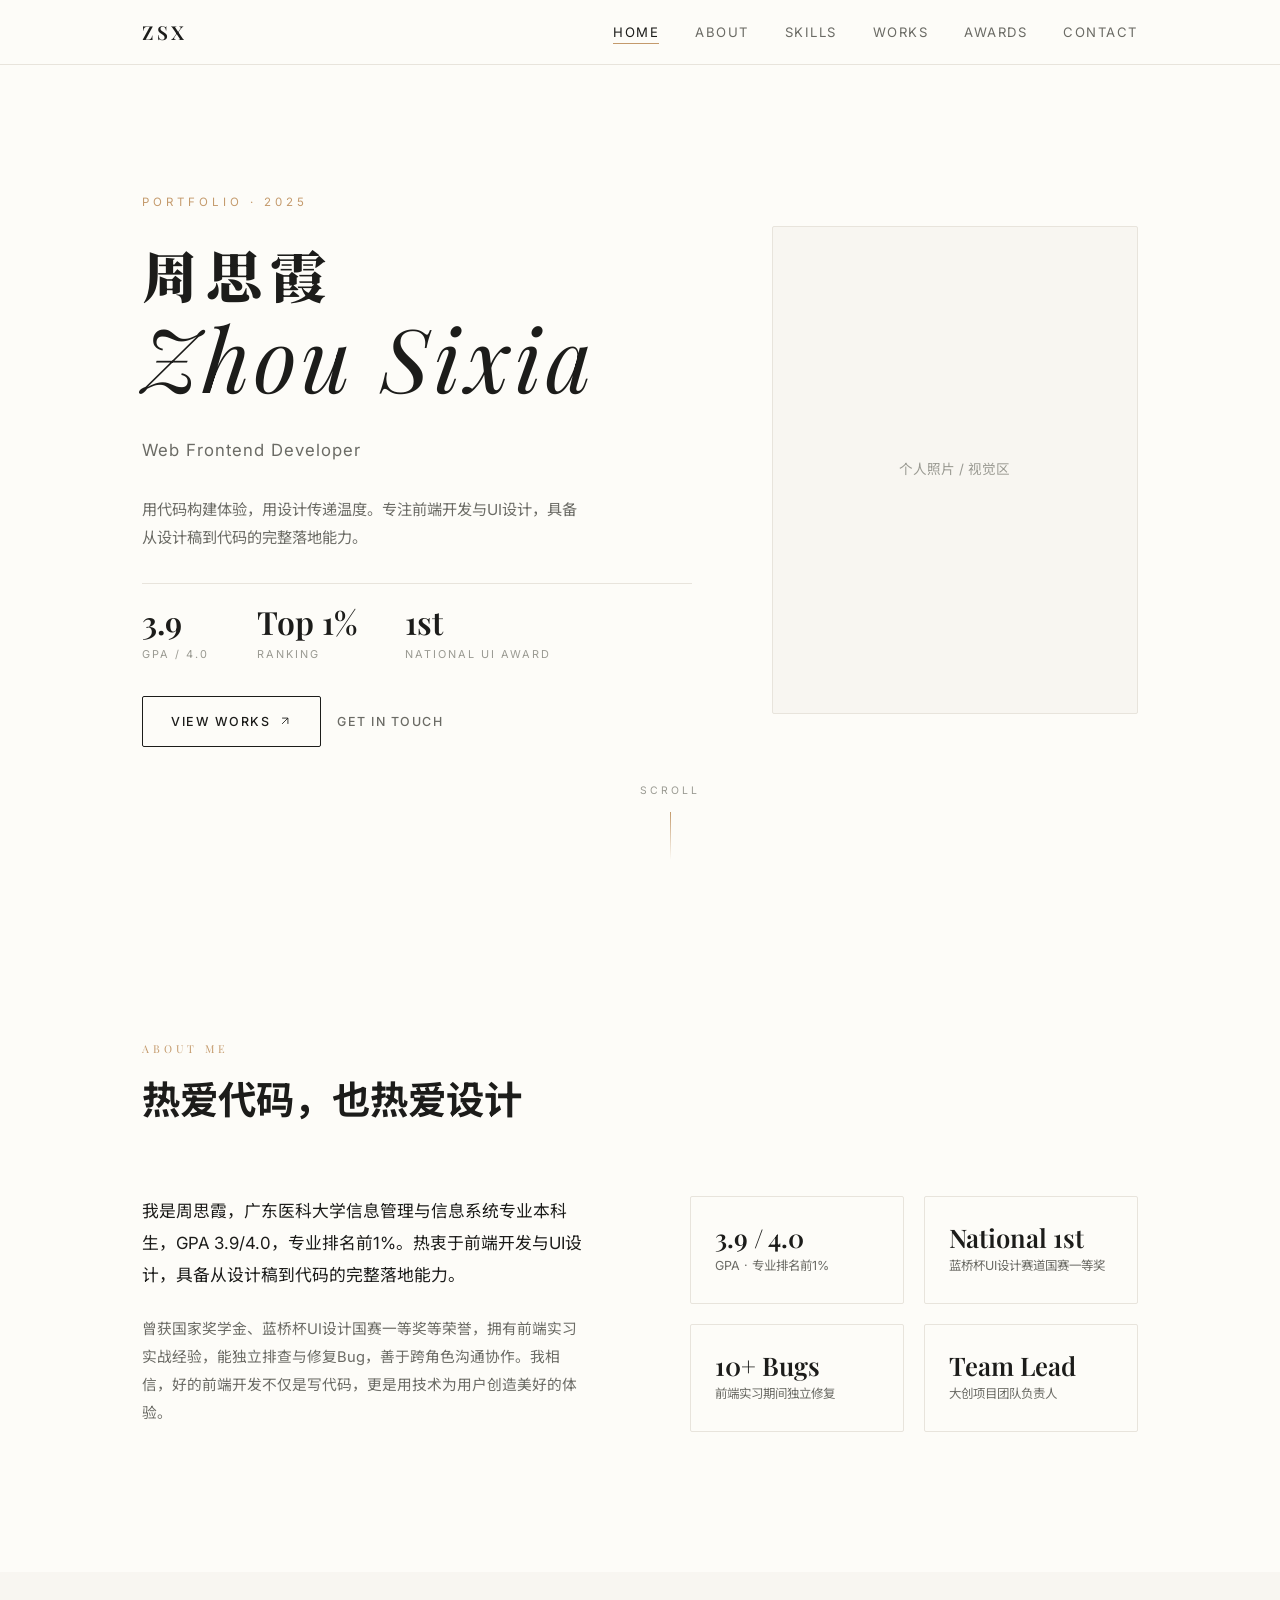
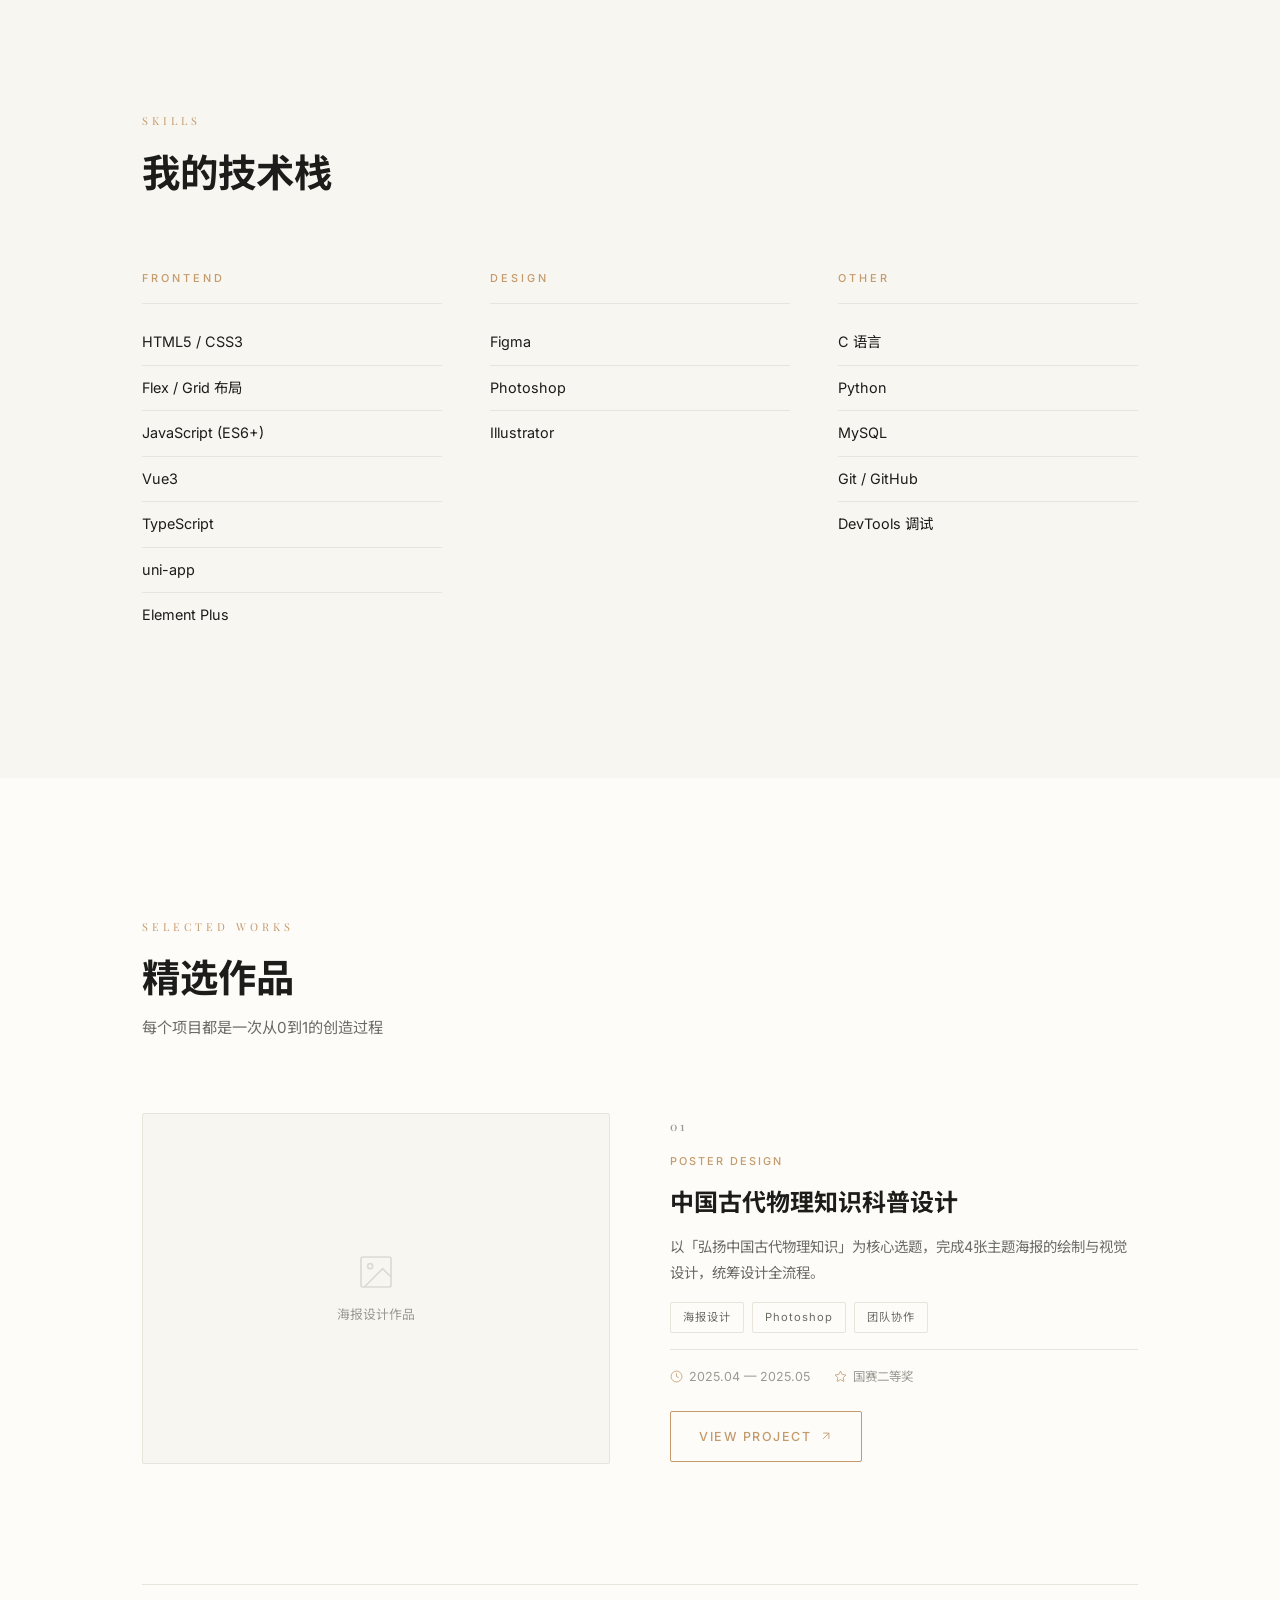
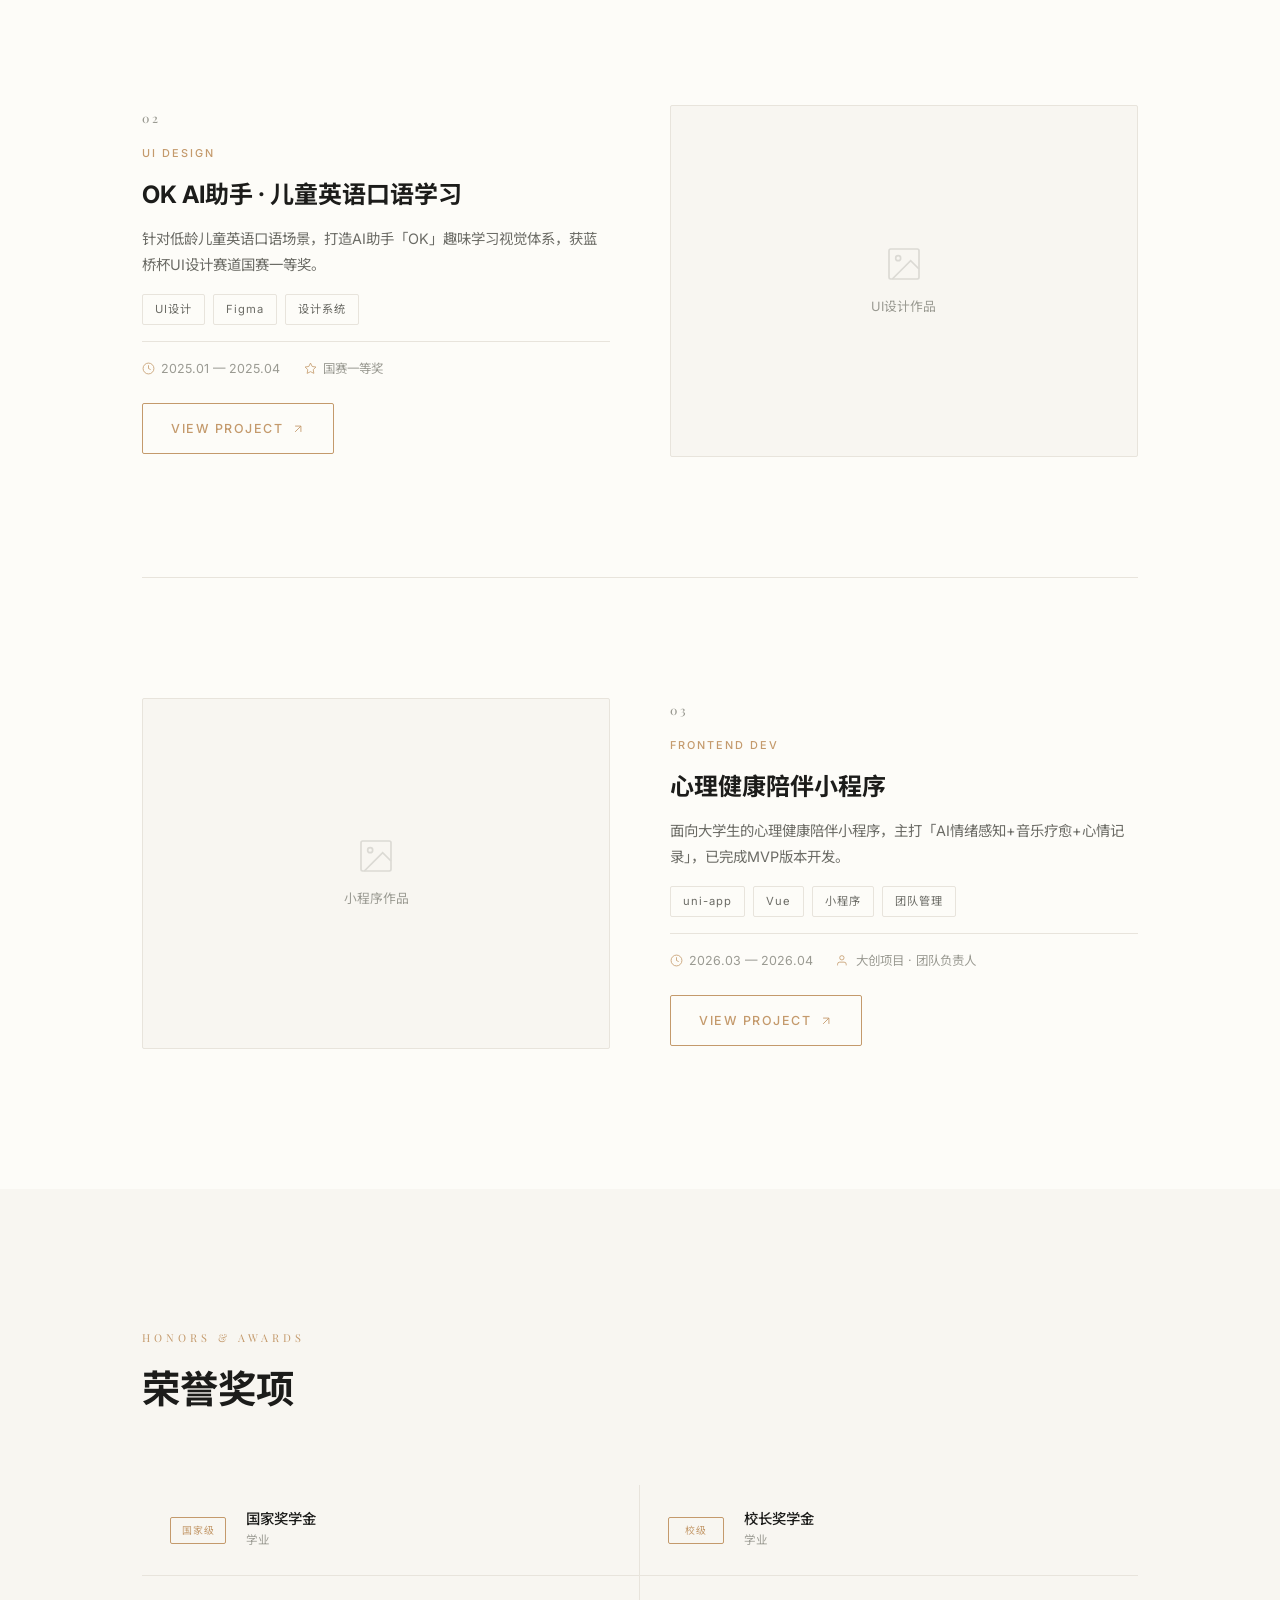
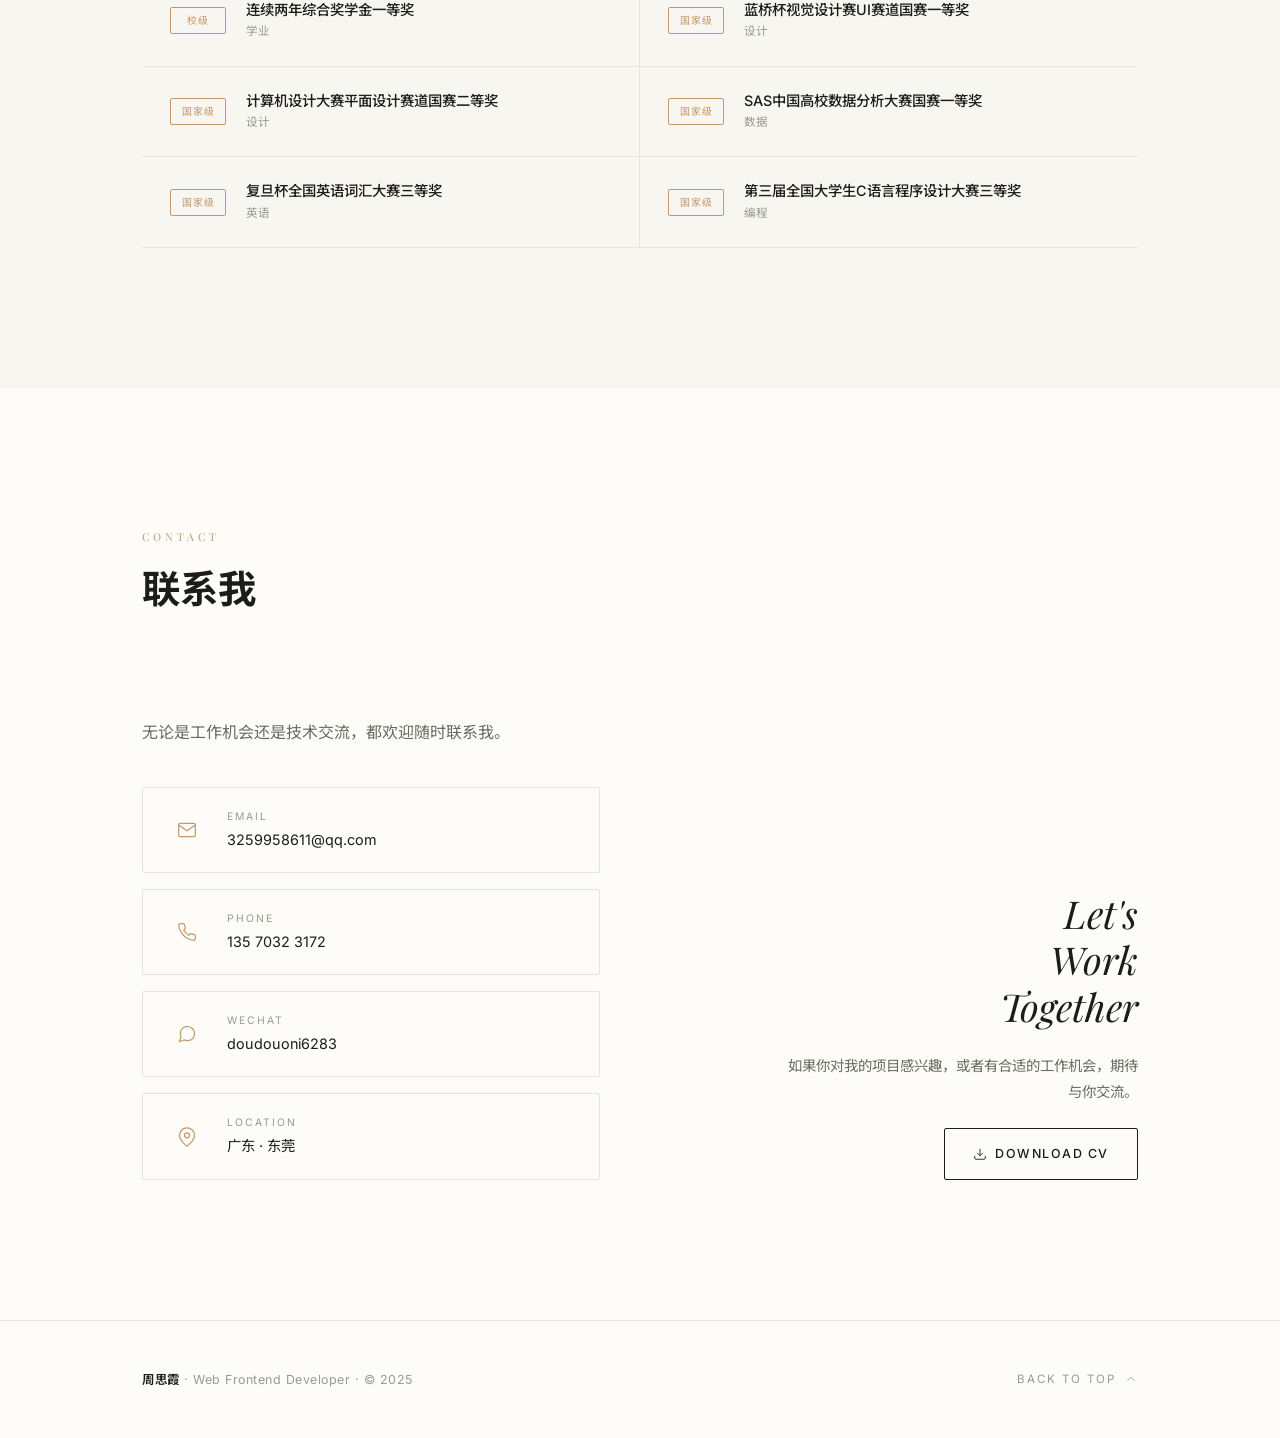
==== index.html @ 316c1909 "[初始化] 完成首页开发，包含艺术画廊风格设计 - 首页：Hero区、关于我、专业技能、作品集、荣誉奖项、联系我 - 样式：暖米白底+琥珀铜色点缀，Playfair Display+Inter字体 -" ====
<!DOCTYPE html>
<html lang="zh-CN">
<head>
  <meta charset="UTF-8">
  <meta name="viewport" content="width=device-width, initial-scale=1.0">
  <title>周思霞 | Web前端开发工程师</title>
  <meta name="description" content="周思霞的个人作品集 - Web前端开发工程师，专注于前端开发与UI设计">

  <!-- Google Fonts -->
  <link rel="preconnect" href="https://fonts.googleapis.com">
  <link rel="preconnect" href="https://fonts.gstatic.com" crossorigin>
  <link href="https://fonts.googleapis.com/css2?family=Inter:wght@300;400;500;600;700&family=Noto+Serif+SC:wght@400;500;600;700;900&family=Playfair+Display:ital,wght@0,400;0,500;0,600;0,700;0,800;1,400;1,500&family=Noto+Sans+SC:wght@300;400;500;700&display=swap" rel="stylesheet">

  <link rel="stylesheet" href="styles.css">
</head>
<body>

  <!-- ===== 导航栏 ===== -->
  <nav class="navbar" id="navbar">
    <div class="nav-container">
      <a href="#home" class="nav-logo">ZSX</a>
      <ul class="nav-links" id="navLinks">
        <li><a href="#home" class="nav-link active" data-section="home">Home</a></li>
        <li><a href="#about" class="nav-link" data-section="about">About</a></li>
        <li><a href="#skills" class="nav-link" data-section="skills">Skills</a></li>
        <li><a href="#projects" class="nav-link" data-section="projects">Works</a></li>
        <li><a href="#awards" class="nav-link" data-section="awards">Awards</a></li>
        <li><a href="#contact" class="nav-link" data-section="contact">Contact</a></li>
      </ul>
      <button class="hamburger" id="hamburger" aria-label="菜单">
        <span></span>
        <span></span>
        <span></span>
      </button>
    </div>
  </nav>

  <!-- ===== Hero 区 ===== -->
  <section class="hero" id="home">
    <div class="hero-inner">
      <div class="hero-left fade-up">
        <span class="hero-tag">Portfolio · 2025</span>
        <h1 class="hero-name">
          <span class="name-cn">周思霞</span>
          <span class="name-en">Zhou Sixia</span>
        </h1>
        <p class="hero-title">Web Frontend Developer</p>
        <p class="hero-desc">用代码构建体验，用设计传递温度。专注前端开发与UI设计，具备从设计稿到代码的完整落地能力。</p>
        <div class="hero-stats">
          <div class="hero-stat">
            <span class="hero-stat-value">3.9</span>
            <span class="hero-stat-label">GPA / 4.0</span>
          </div>
          <div class="hero-stat">
            <span class="hero-stat-value">Top 1%</span>
            <span class="hero-stat-label">Ranking</span>
          </div>
          <div class="hero-stat">
            <span class="hero-stat-value">1st</span>
            <span class="hero-stat-label">National UI Award</span>
          </div>
        </div>
        <div class="hero-actions">
          <a href="#projects" class="btn btn-primary">
            <span>View Works</span>
            <svg viewBox="0 0 24 24" fill="none" stroke="currentColor" stroke-width="1.5"><path d="M7 17L17 7M17 7H7M17 7v10"/></svg>
          </a>
          <a href="#contact" class="btn btn-text">Get in Touch</a>
        </div>
      </div>
      <div class="hero-right fade-up">
        <div class="hero-visual">
          <span>个人照片 / 视觉区</span>
        </div>
      </div>
    </div>
    <div class="scroll-hint fade-up">
      <span>Scroll</span>
      <div class="scroll-line"></div>
    </div>
  </section>

  <!-- ===== 关于我 ===== -->
  <section class="section about-section" id="about">
    <div class="container">
      <div class="section-header fade-up">
        <span class="section-label">About Me</span>
        <h2 class="section-title">热爱代码，也热爱设计</h2>
      </div>
      <div class="about-inner">
        <div class="about-text fade-up">
          <p class="about-summary">
            我是周思霞，广东医科大学信息管理与信息系统专业本科生，GPA 3.9/4.0，专业排名前1%。热衷于前端开发与UI设计，具备从设计稿到代码的完整落地能力。
          </p>
          <p class="about-detail">
            曾获国家奖学金、蓝桥杯UI设计国赛一等奖等荣誉，拥有前端实习实战经验，能独立排查与修复Bug，善于跨角色沟通协作。我相信，好的前端开发不仅是写代码，更是用技术为用户创造美好的体验。
          </p>
        </div>
        <div class="about-highlights fade-up">
          <div class="highlight-item">
            <span class="highlight-number">3.9 / 4.0</span>
            <span class="highlight-text">GPA · 专业排名前1%</span>
          </div>
          <div class="highlight-item">
            <span class="highlight-number">National 1st</span>
            <span class="highlight-text">蓝桥杯UI设计赛道国赛一等奖</span>
          </div>
          <div class="highlight-item">
            <span class="highlight-number">10+ Bugs</span>
            <span class="highlight-text">前端实习期间独立修复</span>
          </div>
          <div class="highlight-item">
            <span class="highlight-number">Team Lead</span>
            <span class="highlight-text">大创项目团队负责人</span>
          </div>
        </div>
      </div>
    </div>
  </section>

  <!-- ===== 专业技能 ===== -->
  <section class="section skills-section" id="skills">
    <div class="container">
      <div class="section-header fade-up">
        <span class="section-label">Skills</span>
        <h2 class="section-title">我的技术栈</h2>
      </div>
      <div class="skills-inner fade-up">
        <div class="skill-group">
          <h3 class="skill-group-title">Frontend</h3>
          <div class="skill-list">
            <span class="skill-item">HTML5 / CSS3</span>
            <span class="skill-item">Flex / Grid 布局</span>
            <span class="skill-item">JavaScript (ES6+)</span>
            <span class="skill-item">Vue3</span>
            <span class="skill-item">TypeScript</span>
            <span class="skill-item">uni-app</span>
            <span class="skill-item">Element Plus</span>
          </div>
        </div>
        <div class="skill-group">
          <h3 class="skill-group-title">Design</h3>
          <div class="skill-list">
            <span class="skill-item">Figma</span>
            <span class="skill-item">Photoshop</span>
            <span class="skill-item">Illustrator</span>
          </div>
        </div>
        <div class="skill-group">
          <h3 class="skill-group-title">Other</h3>
          <div class="skill-list">
            <span class="skill-item">C 语言</span>
            <span class="skill-item">Python</span>
            <span class="skill-item">MySQL</span>
            <span class="skill-item">Git / GitHub</span>
            <span class="skill-item">DevTools 调试</span>
          </div>
        </div>
      </div>
    </div>
  </section>

  <!-- ===== 作品集 ===== -->
  <section class="section projects-section" id="projects">
    <div class="container">
      <div class="section-header fade-up">
        <span class="section-label">Selected Works</span>
        <h2 class="section-title">精选作品</h2>
        <p class="section-desc">每个项目都是一次从0到1的创造过程</p>
      </div>

      <!-- 项目 01：海报设计 -->
      <div class="project-entry fade-up">
        <div class="project-cover-wrap">
          <div class="project-cover">
            <div class="project-placeholder">
              <svg viewBox="0 0 24 24" fill="none" stroke="currentColor" stroke-width="1" width="40" height="40">
                <rect x="3" y="3" width="18" height="18" rx="1"/>
                <circle cx="8.5" cy="8.5" r="1.5"/>
                <polyline points="21 15 16 10 5 21"/>
              </svg>
              <span>海报设计作品</span>
            </div>
          </div>
        </div>
        <div class="project-info">
          <span class="project-number">01</span>
          <span class="project-type">Poster Design</span>
          <h3 class="project-title">中国古代物理知识科普设计</h3>
          <p class="project-desc">以「弘扬中国古代物理知识」为核心选题，完成4张主题海报的绘制与视觉设计，统筹设计全流程。</p>
          <div class="project-tags">
            <span class="tag">海报设计</span>
            <span class="tag">Photoshop</span>
            <span class="tag">团队协作</span>
          </div>
          <div class="project-meta">
            <span class="meta-item">
              <svg viewBox="0 0 24 24" fill="none" stroke="currentColor" stroke-width="1.5"><circle cx="12" cy="12" r="10"/><polyline points="12 6 12 12 16 14"/></svg>
              2025.04 — 2025.05
            </span>
            <span class="meta-item">
              <svg viewBox="0 0 24 24" fill="none" stroke="currentColor" stroke-width="1.5"><polygon points="12 2 15.09 8.26 22 9.27 17 14.14 18.18 21.02 12 17.77 5.82 21.02 7 14.14 2 9.27 8.91 8.26 12 2"/></svg>
              国赛二等奖
            </span>
          </div>
          <div class="project-link">
            <a href="poster.html" class="btn btn-accent btn-sm">
              <span>View Project</span>
              <svg viewBox="0 0 24 24" fill="none" stroke="currentColor" stroke-width="1.5"><path d="M7 17L17 7M17 7H7M17 7v10"/></svg>
            </a>
          </div>
        </div>
      </div>

      <!-- 项目 02：UI设计 -->
      <div class="project-entry reverse fade-up">
        <div class="project-cover-wrap">
          <div class="project-cover">
            <div class="project-placeholder">
              <svg viewBox="0 0 24 24" fill="none" stroke="currentColor" stroke-width="1" width="40" height="40">
                <rect x="3" y="3" width="18" height="18" rx="1"/>
                <circle cx="8.5" cy="8.5" r="1.5"/>
                <polyline points="21 15 16 10 5 21"/>
              </svg>
              <span>UI设计作品</span>
            </div>
          </div>
        </div>
        <div class="project-info">
          <span class="project-number">02</span>
          <span class="project-type">UI Design</span>
          <h3 class="project-title">OK AI助手 · 儿童英语口语学习</h3>
          <p class="project-desc">针对低龄儿童英语口语场景，打造AI助手「OK」趣味学习视觉体系，获蓝桥杯UI设计赛道国赛一等奖。</p>
          <div class="project-tags">
            <span class="tag">UI设计</span>
            <span class="tag">Figma</span>
            <span class="tag">设计系统</span>
          </div>
          <div class="project-meta">
            <span class="meta-item">
              <svg viewBox="0 0 24 24" fill="none" stroke="currentColor" stroke-width="1.5"><circle cx="12" cy="12" r="10"/><polyline points="12 6 12 12 16 14"/></svg>
              2025.01 — 2025.04
            </span>
            <span class="meta-item">
              <svg viewBox="0 0 24 24" fill="none" stroke="currentColor" stroke-width="1.5"><polygon points="12 2 15.09 8.26 22 9.27 17 14.14 18.18 21.02 12 17.77 5.82 21.02 7 14.14 2 9.27 8.91 8.26 12 2"/></svg>
              国赛一等奖
            </span>
          </div>
          <div class="project-link">
            <a href="ui-design.html" class="btn btn-accent btn-sm">
              <span>View Project</span>
              <svg viewBox="0 0 24 24" fill="none" stroke="currentColor" stroke-width="1.5"><path d="M7 17L17 7M17 7H7M17 7v10"/></svg>
            </a>
          </div>
        </div>
      </div>

      <!-- 项目 03：前端项目 -->
      <div class="project-entry fade-up">
        <div class="project-cover-wrap">
          <div class="project-cover">
            <div class="project-placeholder">
              <svg viewBox="0 0 24 24" fill="none" stroke="currentColor" stroke-width="1" width="40" height="40">
                <rect x="3" y="3" width="18" height="18" rx="1"/>
                <circle cx="8.5" cy="8.5" r="1.5"/>
                <polyline points="21 15 16 10 5 21"/>
              </svg>
              <span>小程序作品</span>
            </div>
          </div>
        </div>
        <div class="project-info">
          <span class="project-number">03</span>
          <span class="project-type">Frontend Dev</span>
          <h3 class="project-title">心理健康陪伴小程序</h3>
          <p class="project-desc">面向大学生的心理健康陪伴小程序，主打「AI情绪感知+音乐疗愈+心情记录」，已完成MVP版本开发。</p>
          <div class="project-tags">
            <span class="tag">uni-app</span>
            <span class="tag">Vue</span>
            <span class="tag">小程序</span>
            <span class="tag">团队管理</span>
          </div>
          <div class="project-meta">
            <span class="meta-item">
              <svg viewBox="0 0 24 24" fill="none" stroke="currentColor" stroke-width="1.5"><circle cx="12" cy="12" r="10"/><polyline points="12 6 12 12 16 14"/></svg>
              2026.03 — 2026.04
            </span>
            <span class="meta-item">
              <svg viewBox="0 0 24 24" fill="none" stroke="currentColor" stroke-width="1.5"><path d="M17 21v-2a4 4 0 0 0-4-4H5a4 4 0 0 0-4 4v2"/><circle cx="9" cy="7" r="4"/></svg>
              大创项目 · 团队负责人
            </span>
          </div>
          <div class="project-link">
            <a href="mental-health.html" class="btn btn-accent btn-sm">
              <span>View Project</span>
              <svg viewBox="0 0 24 24" fill="none" stroke="currentColor" stroke-width="1.5"><path d="M7 17L17 7M17 7H7M17 7v10"/></svg>
            </a>
          </div>
        </div>
      </div>
    </div>
  </section>

  <!-- ===== 荣誉奖项 ===== -->
  <section class="section awards-section" id="awards">
    <div class="container">
      <div class="section-header fade-up">
        <span class="section-label">Honors & Awards</span>
        <h2 class="section-title">荣誉奖项</h2>
      </div>
      <div class="awards-inner fade-up">
        <div class="award-item">
          <span class="award-badge">国家级</span>
          <div class="award-content">
            <h4 class="award-name">国家奖学金</h4>
            <span class="award-category">学业</span>
          </div>
        </div>
        <div class="award-item">
          <span class="award-badge">校级</span>
          <div class="award-content">
            <h4 class="award-name">校长奖学金</h4>
            <span class="award-category">学业</span>
          </div>
        </div>
        <div class="award-item">
          <span class="award-badge">校级</span>
          <div class="award-content">
            <h4 class="award-name">连续两年综合奖学金一等奖</h4>
            <span class="award-category">学业</span>
          </div>
        </div>
        <div class="award-item">
          <span class="award-badge">国家级</span>
          <div class="award-content">
            <h4 class="award-name">蓝桥杯视觉设计赛UI赛道国赛一等奖</h4>
            <span class="award-category">设计</span>
          </div>
        </div>
        <div class="award-item">
          <span class="award-badge">国家级</span>
          <div class="award-content">
            <h4 class="award-name">计算机设计大赛平面设计赛道国赛二等奖</h4>
            <span class="award-category">设计</span>
          </div>
        </div>
        <div class="award-item">
          <span class="award-badge">国家级</span>
          <div class="award-content">
            <h4 class="award-name">SAS中国高校数据分析大赛国赛一等奖</h4>
            <span class="award-category">数据</span>
          </div>
        </div>
        <div class="award-item">
          <span class="award-badge">国家级</span>
          <div class="award-content">
            <h4 class="award-name">复旦杯全国英语词汇大赛三等奖</h4>
            <span class="award-category">英语</span>
          </div>
        </div>
        <div class="award-item">
          <span class="award-badge">国家级</span>
          <div class="award-content">
            <h4 class="award-name">第三届全国大学生C语言程序设计大赛三等奖</h4>
            <span class="award-category">编程</span>
          </div>
        </div>
      </div>
    </div>
  </section>

  <!-- ===== 联系我 ===== -->
  <section class="section contact-section" id="contact">
    <div class="container">
      <div class="contact-inner">
        <div class="contact-left fade-up">
          <div class="section-header">
            <span class="section-label">Contact</span>
            <h2 class="section-title">联系我</h2>
          </div>
          <p class="contact-text">无论是工作机会还是技术交流，都欢迎随时联系我。</p>
          <div class="contact-cards">
            <a href="mailto:3259958611@qq.com" class="contact-card">
              <div class="contact-icon">
                <svg viewBox="0 0 24 24" fill="none" stroke="currentColor" stroke-width="1.5">
                  <path d="M4 4h16c1.1 0 2 .9 2 2v12c0 1.1-.9 2-2 2H4c-1.1 0-2-.9-2-2V6c0-1.1.9-2 2-2z"/>
                  <polyline points="22,6 12,13 2,6"/>
                </svg>
              </div>
              <div>
                <span class="contact-label">Email</span>
                <span class="contact-value">3259958611@qq.com</span>
              </div>
            </a>
            <div class="contact-card">
              <div class="contact-icon">
                <svg viewBox="0 0 24 24" fill="none" stroke="currentColor" stroke-width="1.5">
                  <path d="M22 16.92v3a2 2 0 0 1-2.18 2 19.79 19.79 0 0 1-8.63-3.07 19.5 19.5 0 0 1-6-6 19.79 19.79 0 0 1-3.07-8.67A2 2 0 0 1 4.11 2h3a2 2 0 0 1 2 1.72c.127.96.361 1.903.7 2.81a2 2 0 0 1-.45 2.11L8.09 9.91a16 16 0 0 0 6 6l1.27-1.27a2 2 0 0 1 2.11-.45c.907.339 1.85.573 2.81.7A2 2 0 0 1 22 16.92z"/>
                </svg>
              </div>
              <div>
                <span class="contact-label">Phone</span>
                <span class="contact-value">135 7032 3172</span>
              </div>
            </div>
            <div class="contact-card">
              <div class="contact-icon">
                <svg viewBox="0 0 24 24" fill="none" stroke="currentColor" stroke-width="1.5">
                  <path d="M21 11.5a8.38 8.38 0 0 1-.9 3.8 8.5 8.5 0 0 1-7.6 4.7 8.38 8.38 0 0 1-3.8-.9L3 21l1.9-5.7a8.38 8.38 0 0 1-.9-3.8 8.5 8.5 0 0 1 4.7-7.6 8.38 8.38 0 0 1 3.8-.9h.5a8.48 8.48 0 0 1 8 8v.5z"/>
                </svg>
              </div>
              <div>
                <span class="contact-label">WeChat</span>
                <span class="contact-value">doudouoni6283</span>
              </div>
            </div>
            <div class="contact-card">
              <div class="contact-icon">
                <svg viewBox="0 0 24 24" fill="none" stroke="currentColor" stroke-width="1.5">
                  <path d="M21 10c0 7-9 13-9 13s-9-6-9-13a9 9 0 0 1 18 0z"/>
                  <circle cx="12" cy="10" r="3"/>
                </svg>
              </div>
              <div>
                <span class="contact-label">Location</span>
                <span class="contact-value">广东 · 东莞</span>
              </div>
            </div>
          </div>
        </div>
        <div class="contact-right fade-up">
          <h3 class="contact-cta-title">Let's<br>Work<br>Together</h3>
          <p class="contact-cta-desc">如果你对我的项目感兴趣，或者有合适的工作机会，期待与你交流。</p>
          <a href="个人简历.pdf" download class="btn btn-primary">
            <svg viewBox="0 0 24 24" fill="none" stroke="currentColor" stroke-width="1.5" width="16" height="16">
              <path d="M21 15v4a2 2 0 0 1-2 2H5a2 2 0 0 1-2-2v-4"/>
              <polyline points="7 10 12 15 17 10"/>
              <line x1="12" y1="15" x2="12" y2="3"/>
            </svg>
            <span>Download CV</span>
          </a>
        </div>
      </div>
    </div>
  </section>

  <!-- ===== 页脚 ===== -->
  <footer class="footer">
    <div class="footer-inner">
      <p class="footer-text"><strong>周思霞</strong> · Web Frontend Developer · © 2025</p>
      <button class="footer-back-top" onclick="window.scrollTo({top:0,behavior:'smooth'})">
        <span>Back to Top</span>
        <svg viewBox="0 0 24 24" fill="none" stroke="currentColor" stroke-width="1.5">
          <polyline points="18 15 12 9 6 15"/>
        </svg>
      </button>
    </div>
  </footer>

  <script src="script.js"></script>
</body>
</html>
---- styles.css ----
/* ========================================
   周思霞个人作品集 - 艺术策展/画廊风格
   气质：干净、暖调、极简、温润、有厚度
   ======================================== */

/* ===== 设计系统变量 ===== */
:root {
  /* 色彩系统 */
  --bg: #FDFCF8;
  --bg-card: #FFFFFF;
  --bg-alt: #F8F6F1;
  --text: #1C1C1A;
  --text-secondary: #6B6B65;
  --text-tertiary: #9A9A92;
  --accent: #C49A6C;
  --accent-hover: #D4A76A;
  --accent-light: rgba(196, 154, 108, 0.08);
  --divider: #E8E4DC;
  --border: #E8E4DC;

  /* 字体 */
  --font-display: 'Playfair Display', 'Noto Sans SC', serif;
  --font-body: 'Inter', 'Noto Sans SC', sans-serif;
  --font-cn: 'Noto Sans SC', sans-serif;

  /* 间距 */
  --section-gap: 140px;
  --container-padding: 8%;
}

/* ===== 全局重置 ===== */
*,
*::before,
*::after {
  margin: 0;
  padding: 0;
  box-sizing: border-box;
}

html {
  scroll-behavior: smooth;
  scroll-padding-top: 80px;
}

body {
  font-family: var(--font-body);
  background-color: var(--bg);
  color: var(--text);
  line-height: 1.7;
  -webkit-font-smoothing: antialiased;
  -moz-osx-font-smoothing: grayscale;
  font-weight: 400;
}

a {
  text-decoration: none;
  color: inherit;
}

ul {
  list-style: none;
}

img {
  max-width: 100%;
  height: auto;
  display: block;
}

/* ===== 容器 ===== */
.container {
  max-width: 1200px;
  margin: 0 auto;
  padding: 0 var(--container-padding);
}

/* ===== 导航栏 ===== */
.navbar {
  position: fixed;
  top: 0;
  left: 0;
  right: 0;
  z-index: 1000;
  background: rgba(253, 252, 248, 0.92);
  backdrop-filter: blur(16px);
  -webkit-backdrop-filter: blur(16px);
  border-bottom: 1px solid var(--divider);
}

.nav-container {
  max-width: 1200px;
  margin: 0 auto;
  padding: 0 var(--container-padding);
  display: flex;
  align-items: center;
  justify-content: space-between;
  height: 64px;
}

.nav-logo {
  font-family: var(--font-display);
  font-size: 1.2rem;
  font-weight: 600;
  letter-spacing: 3px;
  color: var(--text);
}

.nav-links {
  display: flex;
  gap: 36px;
}

.nav-link {
  font-family: var(--font-body);
  font-size: 0.82rem;
  font-weight: 400;
  letter-spacing: 1.5px;
  text-transform: uppercase;
  color: var(--text-secondary);
  position: relative;
  padding: 4px 0;
  transition: color 0.3s ease;
}

.nav-link::after {
  content: '';
  position: absolute;
  bottom: 0;
  left: 0;
  width: 0;
  height: 1px;
  background: var(--accent);
  transition: width 0.3s ease;
}

.nav-link:hover,
.nav-link.active {
  color: var(--text);
}

.nav-link:hover::after,
.nav-link.active::after {
  width: 100%;
}

/* 汉堡菜单 */
.hamburger {
  display: none;
  flex-direction: column;
  gap: 5px;
  background: none;
  border: none;
  cursor: pointer;
  padding: 8px;
}

.hamburger span {
  width: 20px;
  height: 1.5px;
  background: var(--text);
  transition: all 0.3s ease;
}

.hamburger.active span:nth-child(1) {
  transform: rotate(45deg) translate(4px, 4px);
}

.hamburger.active span:nth-child(2) {
  opacity: 0;
}

.hamburger.active span:nth-child(3) {
  transform: rotate(-45deg) translate(4px, -4px);
}

/* ===== Hero 区 ===== */
.hero {
  min-height: 100vh;
  display: flex;
  align-items: center;
  position: relative;
  overflow: hidden;
  padding: 120px 0 80px;
}

.hero-inner {
  max-width: 1200px;
  margin: 0 auto;
  padding: 0 var(--container-padding);
  width: 100%;
  display: grid;
  grid-template-columns: 1.2fr 0.8fr;
  gap: 80px;
  align-items: center;
}

.hero-left {
  display: flex;
  flex-direction: column;
  gap: 32px;
}

.hero-tag {
  font-family: var(--font-body);
  font-size: 0.72rem;
  font-weight: 400;
  letter-spacing: 4px;
  text-transform: uppercase;
  color: var(--accent);
}

.hero-name {
  font-family: var(--font-display);
  font-size: clamp(3rem, 7vw, 5.5rem);
  font-weight: 700;
  line-height: 1.05;
  letter-spacing: 2px;
  color: var(--text);
}

.hero-name .name-cn {
  display: block;
  font-family: 'Noto Serif SC', serif;
  font-size: clamp(2rem, 4.5vw, 3.5rem);
  letter-spacing: 8px;
  margin-bottom: 8px;
  font-weight: 900;
}

.hero-name .name-en {
  display: block;
  font-family: var(--font-display);
  letter-spacing: 4px;
  font-style: italic;
  font-weight: 400;
}

.hero-title {
  font-family: var(--font-body);
  font-size: 1.05rem;
  font-weight: 400;
  color: var(--text-secondary);
  letter-spacing: 1px;
}

.hero-desc {
  font-size: 0.95rem;
  color: var(--text-secondary);
  line-height: 1.8;
  max-width: 440px;
}

/* Hero 数据展示 */
.hero-stats {
  display: flex;
  gap: 48px;
  padding-top: 20px;
  border-top: 1px solid var(--divider);
}

.hero-stat {
  display: flex;
  flex-direction: column;
}

.hero-stat-value {
  font-family: var(--font-display);
  font-size: 2rem;
  font-weight: 600;
  line-height: 1.1;
  color: var(--text);
}

.hero-stat-label {
  display: block;
  font-family: var(--font-body);
  font-size: 0.68rem;
  font-weight: 400;
  letter-spacing: 2px;
  text-transform: uppercase;
  color: var(--text-tertiary);
  margin-top: 6px;
}

/* Hero 右侧 */
.hero-right {
  display: flex;
  flex-direction: column;
  gap: 24px;
  align-items: flex-end;
}

.hero-visual {
  width: 100%;
  aspect-ratio: 3/4;
  background: var(--bg-alt);
  border-radius: 2px;
  overflow: hidden;
  display: flex;
  align-items: center;
  justify-content: center;
  color: var(--text-tertiary);
  font-size: 0.85rem;
  border: 1px solid var(--divider);
}

.hero-actions {
  display: flex;
  gap: 16px;
  align-items: center;
}

/* 按钮系统 */
.btn {
  display: inline-flex;
  align-items: center;
  gap: 8px;
  font-family: var(--font-body);
  font-size: 0.78rem;
  font-weight: 500;
  letter-spacing: 1.5px;
  text-transform: uppercase;
  padding: 14px 28px;
  border-radius: 2px;
  transition: all 0.3s ease;
  cursor: pointer;
  border: none;
  background: none;
}

.btn-primary {
  border: 1px solid var(--text);
  color: var(--text);
  background: transparent;
}

.btn-primary:hover {
  background: var(--text);
  color: var(--bg);
}

.btn-accent {
  border: 1px solid var(--accent);
  color: var(--accent);
  background: transparent;
}

.btn-accent:hover {
  background: var(--accent);
  color: #fff;
}

.btn-text {
  border: none;
  color: var(--text-secondary);
  padding: 14px 0;
  position: relative;
}

.btn-text::after {
  content: '';
  position: absolute;
  bottom: 10px;
  left: 0;
  width: 100%;
  height: 1px;
  background: var(--text-secondary);
  transform: scaleX(0);
  transform-origin: right;
  transition: transform 0.3s ease;
}

.btn-text:hover {
  color: var(--text);
}

.btn-text:hover::after {
  transform: scaleX(1);
  transform-origin: left;
}

.btn svg {
  width: 14px;
  height: 14px;
}

/* 滚动提示 */
.scroll-hint {
  position: absolute;
  bottom: 40px;
  left: 50%;
  transform: translateX(-50%);
  display: flex;
  flex-direction: column;
  align-items: center;
  gap: 12px;
}

.scroll-hint span {
  font-family: var(--font-body);
  font-size: 0.65rem;
  letter-spacing: 3px;
  text-transform: uppercase;
  color: var(--text-tertiary);
}

.scroll-line {
  width: 1px;
  height: 48px;
  background: linear-gradient(to bottom, var(--accent), transparent);
  animation: scrollPulse 2.5s ease-in-out infinite;
}

@keyframes scrollPulse {
  0%, 100% { opacity: 1; transform: scaleY(1); }
  50% { opacity: 0.3; transform: scaleY(0.5); }
}

/* ===== 通用板块 ===== */
.section {
  padding: var(--section-gap) 0;
}

.section-header {
  margin-bottom: 72px;
}

.section-label {
  font-family: var(--font-display);
  font-size: 0.68rem;
  font-weight: 400;
  letter-spacing: 4px;
  text-transform: uppercase;
  color: var(--accent);
  display: block;
  margin-bottom: 16px;
}

.section-title {
  font-family: var(--font-display);
  font-size: clamp(1.8rem, 3.5vw, 2.4rem);
  font-weight: 700;
  line-height: 1.3;
  color: var(--text);
}

.section-desc {
  font-size: 0.95rem;
  color: var(--text-secondary);
  margin-top: 12px;
  max-width: 480px;
  line-height: 1.8;
}

/* ===== 关于我 ===== */
.about-inner {
  display: grid;
  grid-template-columns: 1fr 1fr;
  gap: 100px;
  align-items: start;
}

.about-text {
  display: flex;
  flex-direction: column;
  gap: 24px;
}

.about-summary {
  font-size: 1.05rem;
  line-height: 1.9;
  color: var(--text);
}

.about-detail {
  font-size: 0.92rem;
  line-height: 1.9;
  color: var(--text-secondary);
}

/* 亮点网格 - 非对称 */
.about-highlights {
  display: grid;
  grid-template-columns: 1fr 1fr;
  gap: 20px;
}

.highlight-item {
  padding: 28px 24px;
  border: 1px solid var(--divider);
  border-radius: 2px;
  transition: all 0.4s ease;
  background: var(--bg);
}

.highlight-item:hover {
  border-color: var(--accent);
  transform: translateY(-3px);
}

.highlight-number {
  font-family: var(--font-display);
  font-size: 1.6rem;
  font-weight: 600;
  color: var(--text);
  line-height: 1;
  margin-bottom: 8px;
}

.highlight-text {
  display: block;
  font-size: 0.78rem;
  color: var(--text-secondary);
  line-height: 1.5;
}

/* ===== 专业技能 ===== */
.skills-section {
  background: var(--bg-alt);
}

.skills-inner {
  display: grid;
  grid-template-columns: repeat(3, 1fr);
  gap: 48px;
}

.skill-group-title {
  font-family: var(--font-body);
  font-size: 0.68rem;
  font-weight: 500;
  letter-spacing: 3px;
  text-transform: uppercase;
  color: var(--accent);
  padding-bottom: 16px;
  margin-bottom: 16px;
  border-bottom: 1px solid var(--divider);
}

.skill-list {
  display: flex;
  flex-direction: column;
  gap: 0;
}

.skill-item {
  font-size: 0.9rem;
  color: var(--text);
  padding: 10px 0;
  border-bottom: 1px solid var(--divider);
  display: block;
}

.skill-item:last-child {
  border-bottom: none;
}

/* ===== 作品集 ===== */
.projects-section {
  background: var(--bg);
}

.project-entry {
  display: grid;
  grid-template-columns: 1fr 1fr;
  gap: 60px;
  align-items: center;
  margin-bottom: 120px;
  padding-bottom: 120px;
  border-bottom: 1px solid var(--divider);
}

.project-entry:last-child {
  margin-bottom: 0;
  padding-bottom: 0;
  border-bottom: none;
}

.project-entry.reverse {
  direction: rtl;
}

.project-entry.reverse > * {
  direction: ltr;
}

/* 项目封面 */
.project-cover-wrap {
  position: relative;
  overflow: hidden;
  border-radius: 2px;
  background: var(--bg-alt);
  border: 1px solid var(--divider);
  transition: all 0.5s ease;
}

.project-entry:hover .project-cover-wrap {
  border-color: var(--accent);
  box-shadow: 0 20px 60px rgba(0, 0, 0, 0.06);
}

.project-cover {
  width: 100%;
  aspect-ratio: 4/3;
  display: flex;
  align-items: center;
  justify-content: center;
  color: var(--text-tertiary);
  font-size: 0.85rem;
  overflow: hidden;
}

.project-cover img {
  width: 100%;
  height: 100%;
  object-fit: cover;
  transition: transform 0.6s ease;
}

.project-entry:hover .project-cover img {
  transform: scale(1.04);
}

.project-placeholder {
  display: flex;
  flex-direction: column;
  align-items: center;
  gap: 12px;
  color: var(--text-tertiary);
}

.project-placeholder svg {
  opacity: 0.3;
}

.project-placeholder span {
  font-size: 0.8rem;
}

/* 项目信息 */
.project-info {
  display: flex;
  flex-direction: column;
  gap: 16px;
}

.project-number {
  font-family: var(--font-display);
  font-size: 0.75rem;
  font-weight: 500;
  letter-spacing: 3px;
  text-transform: uppercase;
  color: var(--text-tertiary);
}

.project-type {
  font-family: var(--font-body);
  font-size: 0.68rem;
  font-weight: 500;
  letter-spacing: 2px;
  text-transform: uppercase;
  color: var(--accent);
}

.project-title {
  font-family: var(--font-body);
  font-size: 1.5rem;
  font-weight: 700;
  line-height: 1.3;
}

.project-desc {
  font-size: 0.9rem;
  color: var(--text-secondary);
  line-height: 1.8;
}

.project-tags {
  display: flex;
  flex-wrap: wrap;
  gap: 8px;
}

.tag {
  font-family: var(--font-body);
  font-size: 0.7rem;
  letter-spacing: 1px;
  padding: 5px 12px;
  border: 1px solid var(--divider);
  border-radius: 2px;
  color: var(--text-secondary);
  transition: all 0.3s ease;
}

.tag:hover {
  border-color: var(--accent);
  color: var(--accent);
}

.project-meta {
  display: flex;
  flex-wrap: wrap;
  gap: 24px;
  padding-top: 16px;
  border-top: 1px solid var(--divider);
}

.meta-item {
  display: flex;
  align-items: center;
  gap: 6px;
  font-size: 0.78rem;
  font-family: var(--font-body);
  color: var(--text-tertiary);
}

.meta-item svg {
  width: 13px;
  height: 13px;
  color: var(--accent);
}

.project-link {
  margin-top: 8px;
}

/* ===== 荣誉奖项 ===== */
.awards-section {
  background: var(--bg-alt);
}

.awards-inner {
  display: grid;
  grid-template-columns: 1fr 1fr;
  gap: 0;
}

.award-item {
  padding: 24px 28px;
  border-bottom: 1px solid var(--divider);
  display: flex;
  align-items: center;
  gap: 20px;
  transition: all 0.3s ease;
}

.award-item:hover {
  background: var(--bg);
}

.award-item:nth-child(odd) {
  border-right: 1px solid var(--divider);
}

.award-badge {
  font-family: var(--font-body);
  font-size: 0.62rem;
  letter-spacing: 1px;
  text-transform: uppercase;
  padding: 4px 10px;
  border: 1px solid var(--accent);
  color: var(--accent);
  border-radius: 2px;
  white-space: nowrap;
  min-width: 56px;
  text-align: center;
}

.award-content {
  flex: 1;
}

.award-name {
  font-size: 0.9rem;
  font-weight: 500;
  color: var(--text);
  line-height: 1.4;
}

.award-category {
  display: block;
  font-size: 0.72rem;
  color: var(--text-tertiary);
  margin-top: 2px;
}

/* ===== 联系我 ===== */
.contact-section {
  background: var(--bg);
}

.contact-inner {
  display: grid;
  grid-template-columns: 1fr 1fr;
  gap: 80px;
  align-items: end;
}

.contact-left {
  display: flex;
  flex-direction: column;
  gap: 32px;
}

.contact-text {
  font-size: 1rem;
  color: var(--text-secondary);
  line-height: 1.9;
  margin-bottom: 8px;
}

.contact-cards {
  display: flex;
  flex-direction: column;
  gap: 16px;
}

.contact-card {
  display: flex;
  align-items: center;
  gap: 20px;
  padding: 20px 24px;
  border: 1px solid var(--divider);
  border-radius: 2px;
  transition: all 0.3s ease;
  cursor: default;
}

a.contact-card {
  cursor: pointer;
}

.contact-card:hover {
  border-color: var(--accent);
  transform: translateX(4px);
}

.contact-icon {
  width: 40px;
  height: 40px;
  min-width: 40px;
  display: flex;
  align-items: center;
  justify-content: center;
  color: var(--accent);
}

.contact-icon svg {
  width: 20px;
  height: 20px;
}

.contact-label {
  display: block;
  font-family: var(--font-body);
  font-size: 0.65rem;
  letter-spacing: 2px;
  text-transform: uppercase;
  color: var(--text-tertiary);
  margin-bottom: 2px;
}

.contact-value {
  display: block;
  font-size: 0.9rem;
  color: var(--text);
}

.contact-right {
  display: flex;
  flex-direction: column;
  gap: 24px;
  align-items: flex-end;
  text-align: right;
}

.contact-cta-title {
  font-family: var(--font-display);
  font-size: clamp(1.8rem, 3vw, 2.4rem);
  font-weight: 400;
  font-style: italic;
  line-height: 1.2;
  color: var(--text);
}

.contact-cta-desc {
  font-size: 0.9rem;
  color: var(--text-secondary);
  line-height: 1.8;
  max-width: 360px;
}

/* ===== 页脚 ===== */
.footer {
  padding: 48px 0;
  border-top: 1px solid var(--divider);
}

.footer-inner {
  max-width: 1200px;
  margin: 0 auto;
  padding: 0 var(--container-padding);
  display: flex;
  align-items: center;
  justify-content: space-between;
}

.footer-text {
  font-family: var(--font-body);
  font-size: 0.78rem;
  color: var(--text-tertiary);
  letter-spacing: 0.5px;
}

.footer-text strong {
  color: var(--text);
  font-weight: 600;
}

.footer-back-top {
  font-family: var(--font-body);
  font-size: 0.72rem;
  letter-spacing: 2px;
  text-transform: uppercase;
  color: var(--text-tertiary);
  display: flex;
  align-items: center;
  gap: 8px;
  transition: color 0.3s ease;
  cursor: pointer;
  background: none;
  border: none;
}

.footer-back-top:hover {
  color: var(--accent);
}

.footer-back-top svg {
  width: 14px;
  height: 14px;
}

/* ===== 滚动动画 ===== */
.fade-up {
  opacity: 0;
  transform: translateY(24px);
  transition: opacity 0.7s ease, transform 0.7s ease;
}

.fade-up.visible {
  opacity: 1;
  transform: translateY(0);
}

/* ===== 响应式 ===== */

/* 平板 */
@media (max-width: 1024px) {
  :root {
    --section-gap: 100px;
  }

  .hero-inner {
    grid-template-columns: 1fr;
    gap: 48px;
  }

  .hero-right {
    align-items: flex-start;
    flex-direction: row;
    gap: 16px;
  }

  .hero-visual {
    max-width: 280px;
  }

  .about-inner {
    grid-template-columns: 1fr;
    gap: 48px;
  }

  .skills-inner {
    grid-template-columns: 1fr 1fr;
  }

  .project-entry {
    grid-template-columns: 1fr;
    gap: 32px;
    margin-bottom: 80px;
    padding-bottom: 80px;
  }

  .project-entry.reverse {
    direction: ltr;
  }

  .contact-inner {
    grid-template-columns: 1fr;
    gap: 48px;
    align-items: start;
  }

  .awards-inner {
    grid-template-columns: 1fr;
  }

  .award-item:nth-child(odd) {
    border-right: none;
  }
}

/* 移动端 */
@media (max-width: 768px) {
  :root {
    --section-gap: 80px;
    --container-padding: 6%;
  }

  .nav-links {
    display: none;
    position: fixed;
    top: 64px;
    left: 0;
    right: 0;
    background: rgba(253, 252, 248, 0.98);
    backdrop-filter: blur(16px);
    -webkit-backdrop-filter: blur(16px);
    flex-direction: column;
    padding: 32px;
    gap: 0;
    border-bottom: 1px solid var(--divider);
  }

  .nav-links.active {
    display: flex;
  }

  .nav-link {
    padding: 14px 0;
    border-bottom: 1px solid var(--divider);
  }

  .nav-link:last-child {
    border-bottom: none;
  }

  .hamburger {
    display: flex;
  }

  .hero {
    min-height: auto;
    padding: 120px 0 80px;
  }

  .hero-stats {
    gap: 28px;
  }

  .hero-stat-value {
    font-size: 1.5rem;
  }

  .hero-actions {
    flex-direction: column;
    align-items: flex-start;
  }

  .skills-inner {
    grid-template-columns: 1fr;
  }

  .about-highlights {
    grid-template-columns: 1fr;
  }

  .scroll-hint {
    display: none;
  }
}

@media (max-width: 480px) {
  .hero-name {
    font-size: 2.5rem;
  }

  .hero-name .name-cn {
    font-size: 1.8rem;
  }

  .hero-stats {
    flex-direction: column;
    gap: 16px;
  }

  .project-title {
    font-size: 1.3rem;
  }
}
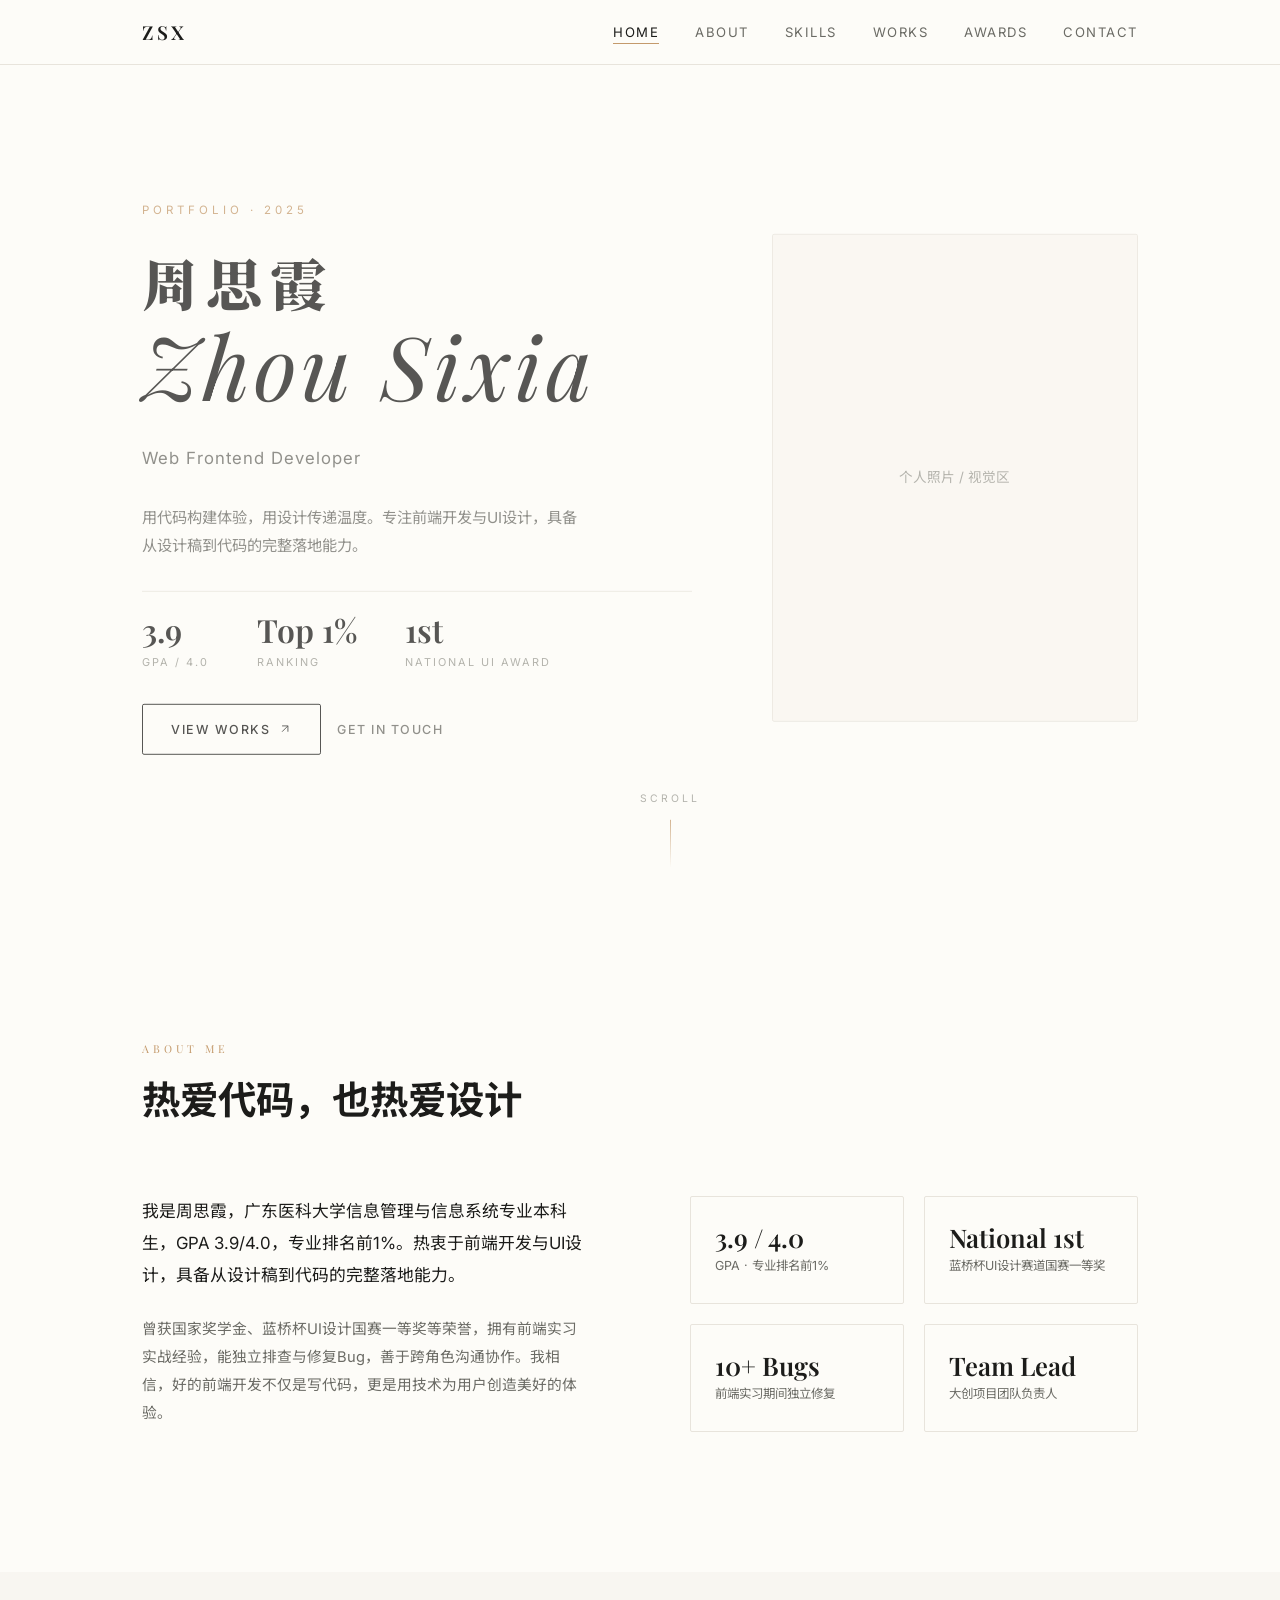
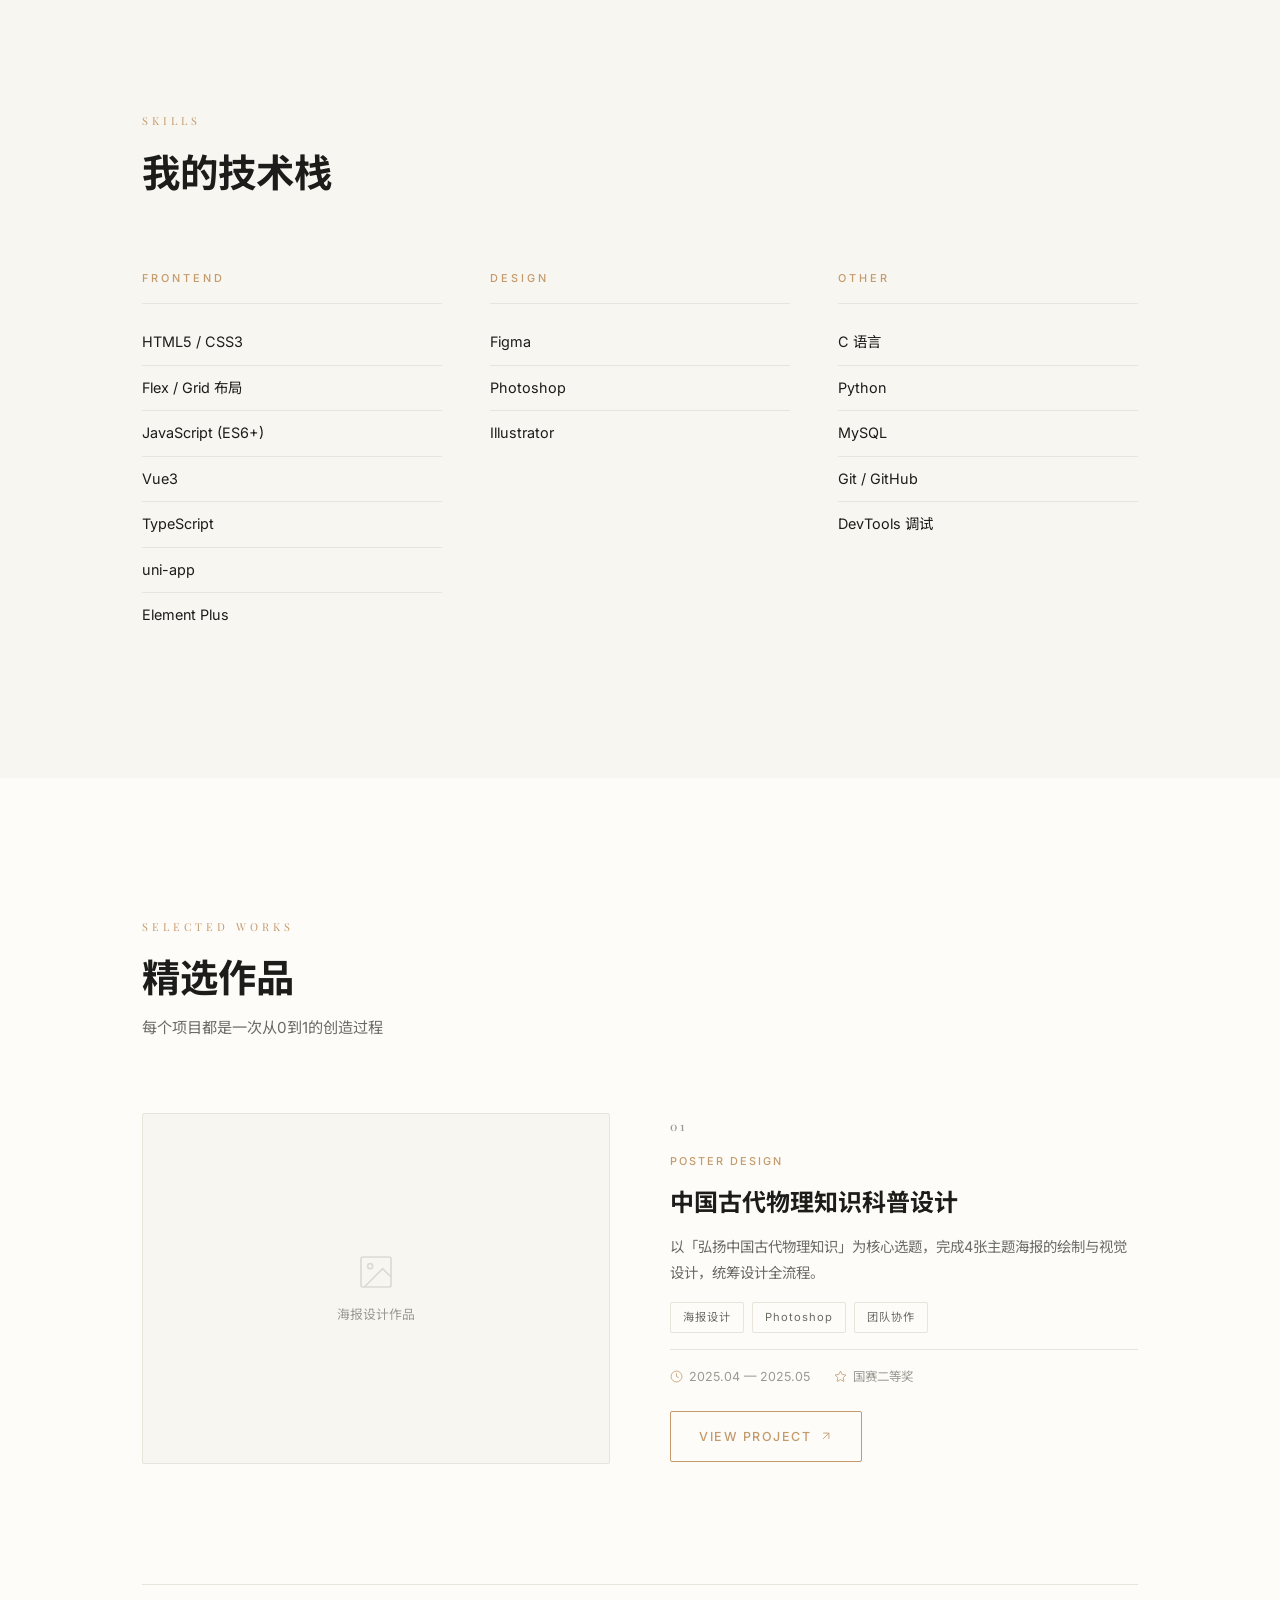
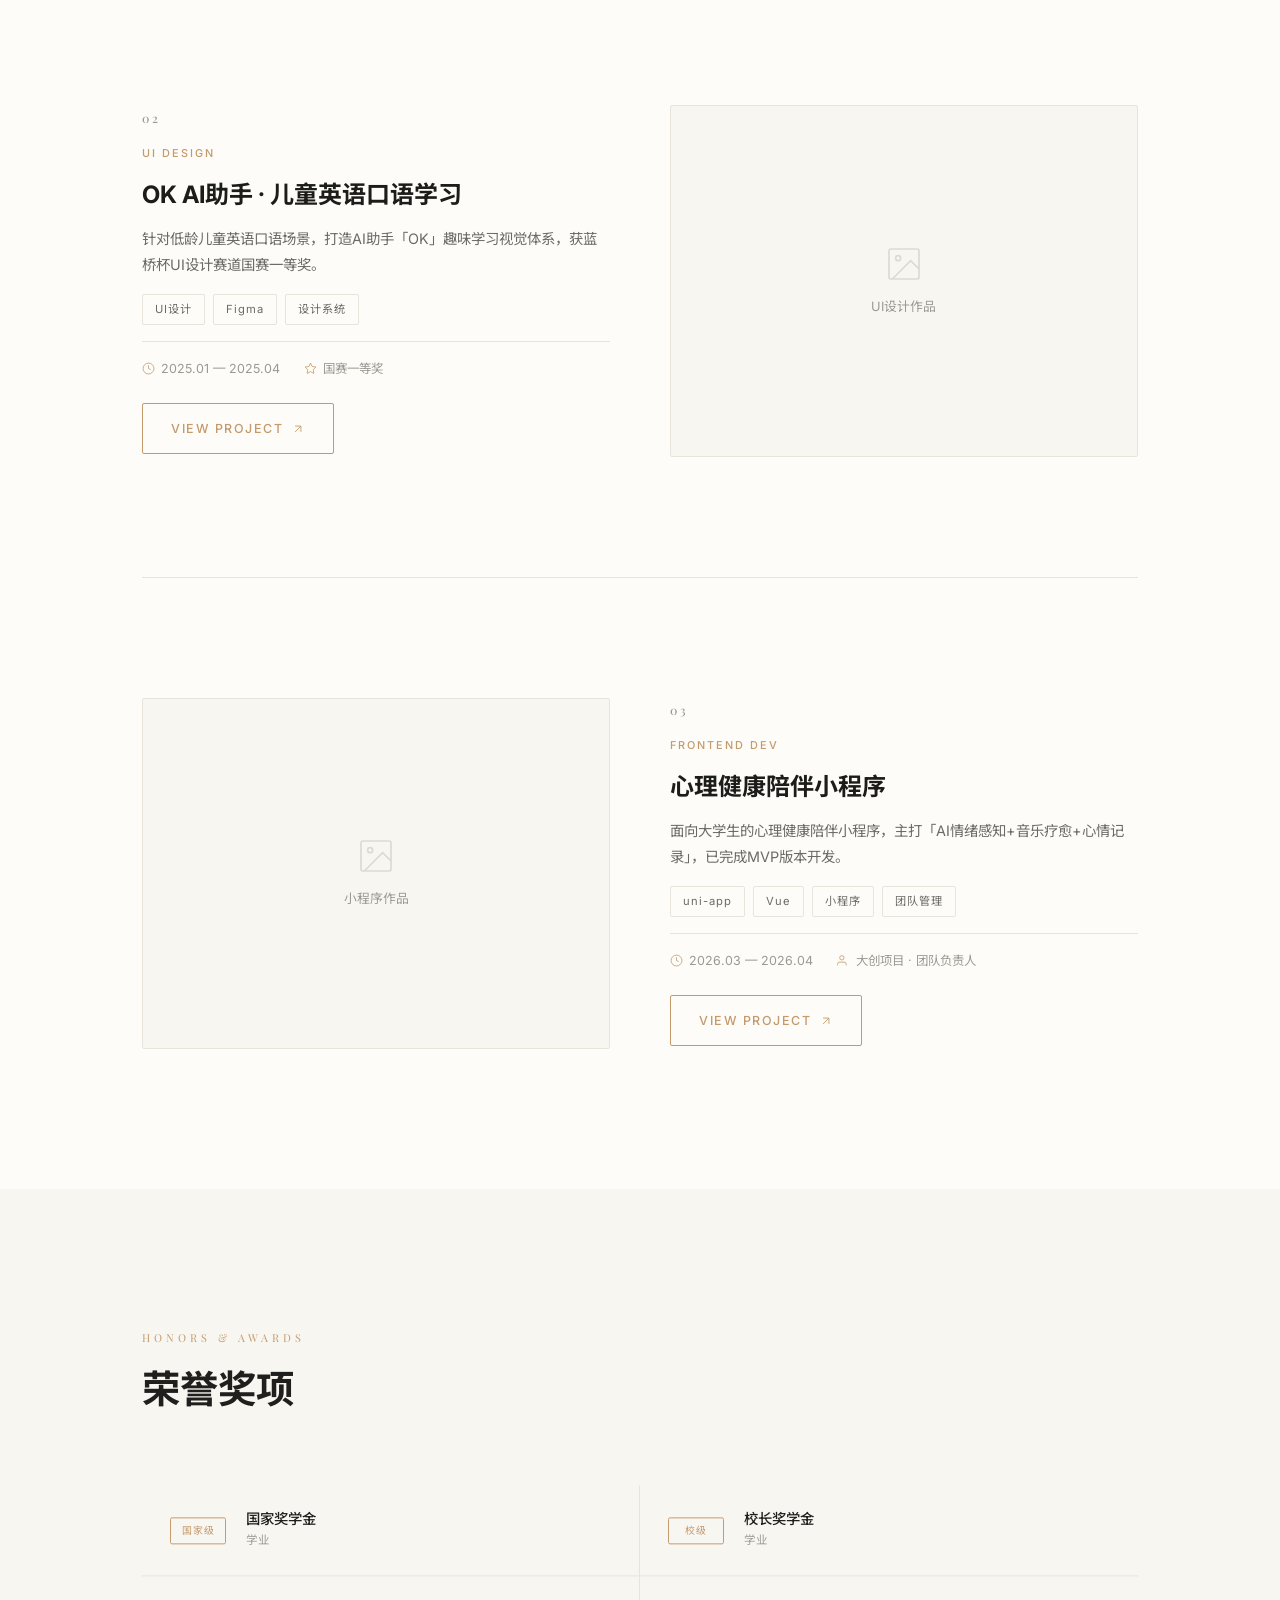
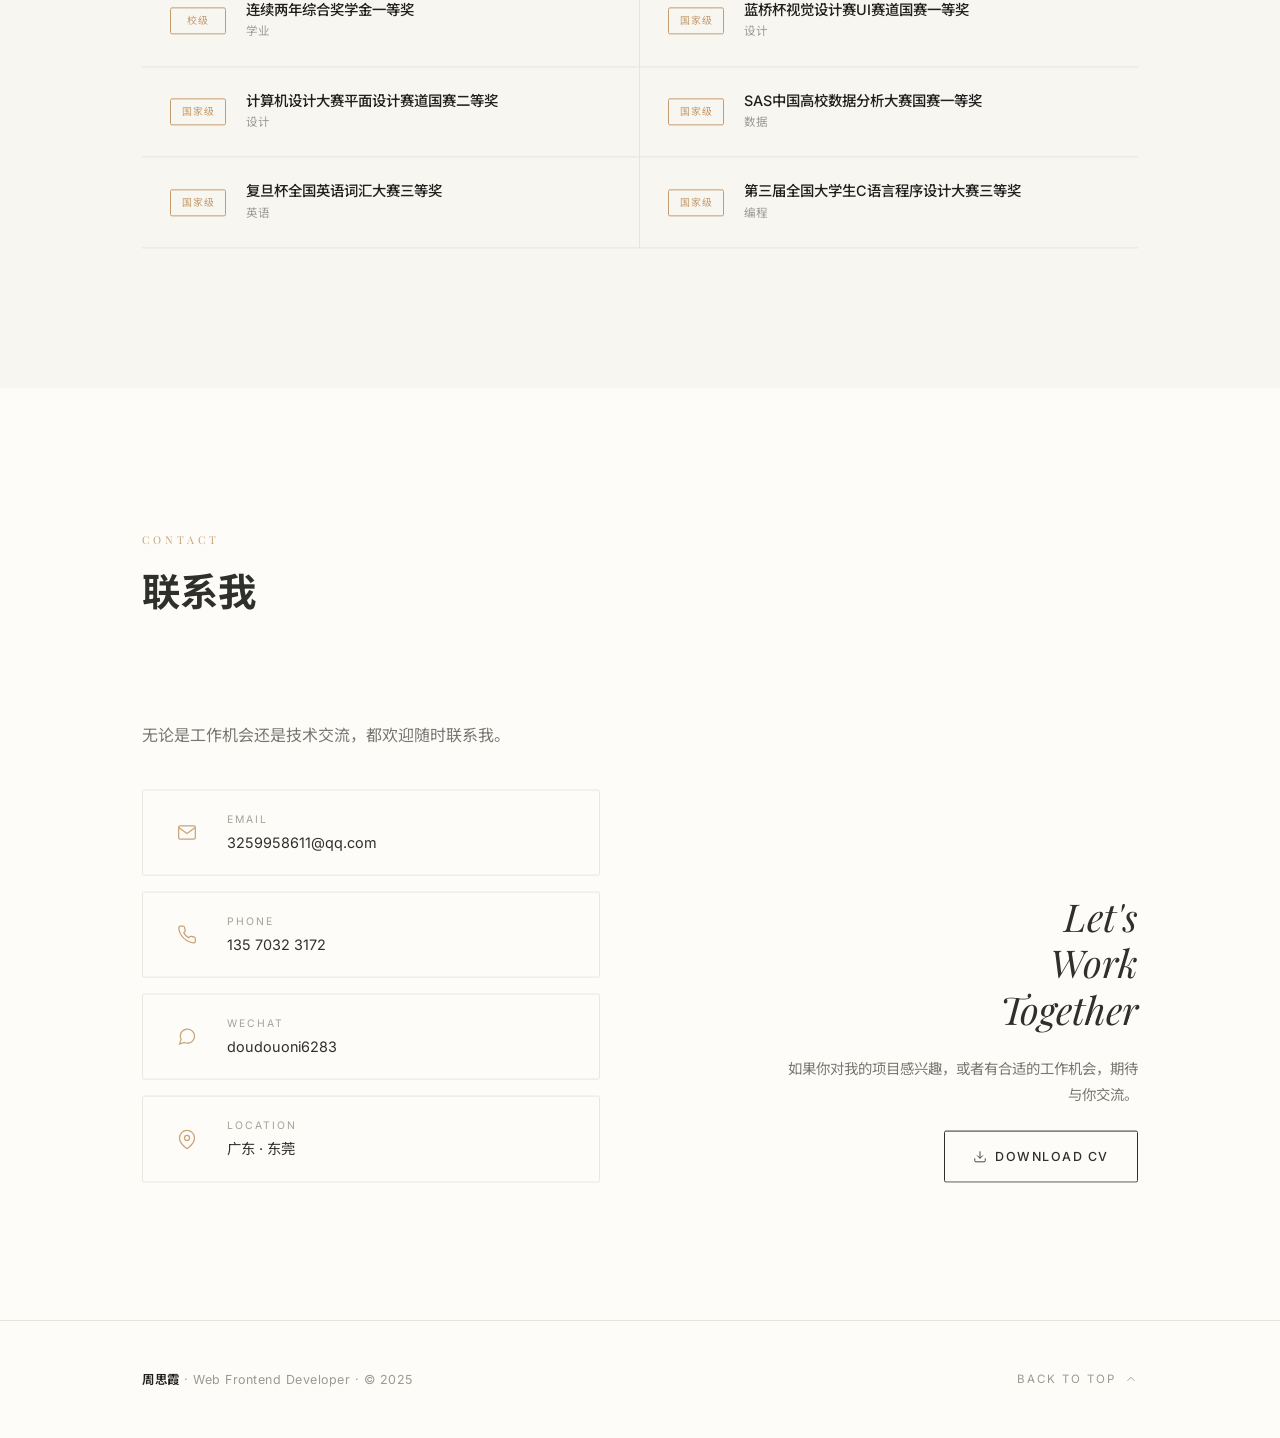
==== commit afb2d2b7: "[动效] 添加 GSAP 页面切换过渡动效 - 首页：入场遮罩展开动画（power3.inOut, 0.8s） - 首页→详情页：退场遮罩覆盖动画 + sessionStorage 存储 FLIP 数" ====
--- a/index.html
+++ b/index.html
@@ -12,8 +12,14 @@
   <link href="https://fonts.googleapis.com/css2?family=Inter:wght@300;400;500;600;700&family=Noto+Serif+SC:wght@400;500;600;700;900&family=Playfair+Display:ital,wght@0,400;0,500;0,600;0,700;0,800;1,400;1,500&family=Noto+Sans+SC:wght@300;400;500;700&display=swap" rel="stylesheet">
 
   <link rel="stylesheet" href="styles.css">
+
+  <!-- GSAP 动效库 -->
+  <script src="https://cdnjs.cloudflare.com/ajax/libs/gsap/3.12.5/gsap.min.js" defer></script>
 </head>
 <body>
+
+  <!-- 页面切换遮罩层 -->
+  <div class="page-transition-overlay" id="pageOverlay"></div>
 
   <!-- ===== 导航栏 ===== -->
   <nav class="navbar" id="navbar">
--- a/styles.css
+++ b/styles.css
@@ -941,16 +941,29 @@
   height: 14px;
 }
 
+/* ===== 页面切换过渡 ===== */
+.page-transition-overlay {
+  position: fixed;
+  top: 0;
+  left: 0;
+  width: 100%;
+  height: 100%;
+  background: var(--bg);
+  z-index: 9999;
+  pointer-events: none;
+}
+
 /* ===== 滚动动画 ===== */
+/* GSAP 接管时不需要 CSS transition，避免冲突 */
 .fade-up {
   opacity: 0;
   transform: translateY(24px);
-  transition: opacity 0.7s ease, transform 0.7s ease;
 }
 
 .fade-up.visible {
   opacity: 1;
   transform: translateY(0);
+  transition: opacity 0.7s ease, transform 0.7s ease;
 }
 
 /* ===== 响应式 ===== */
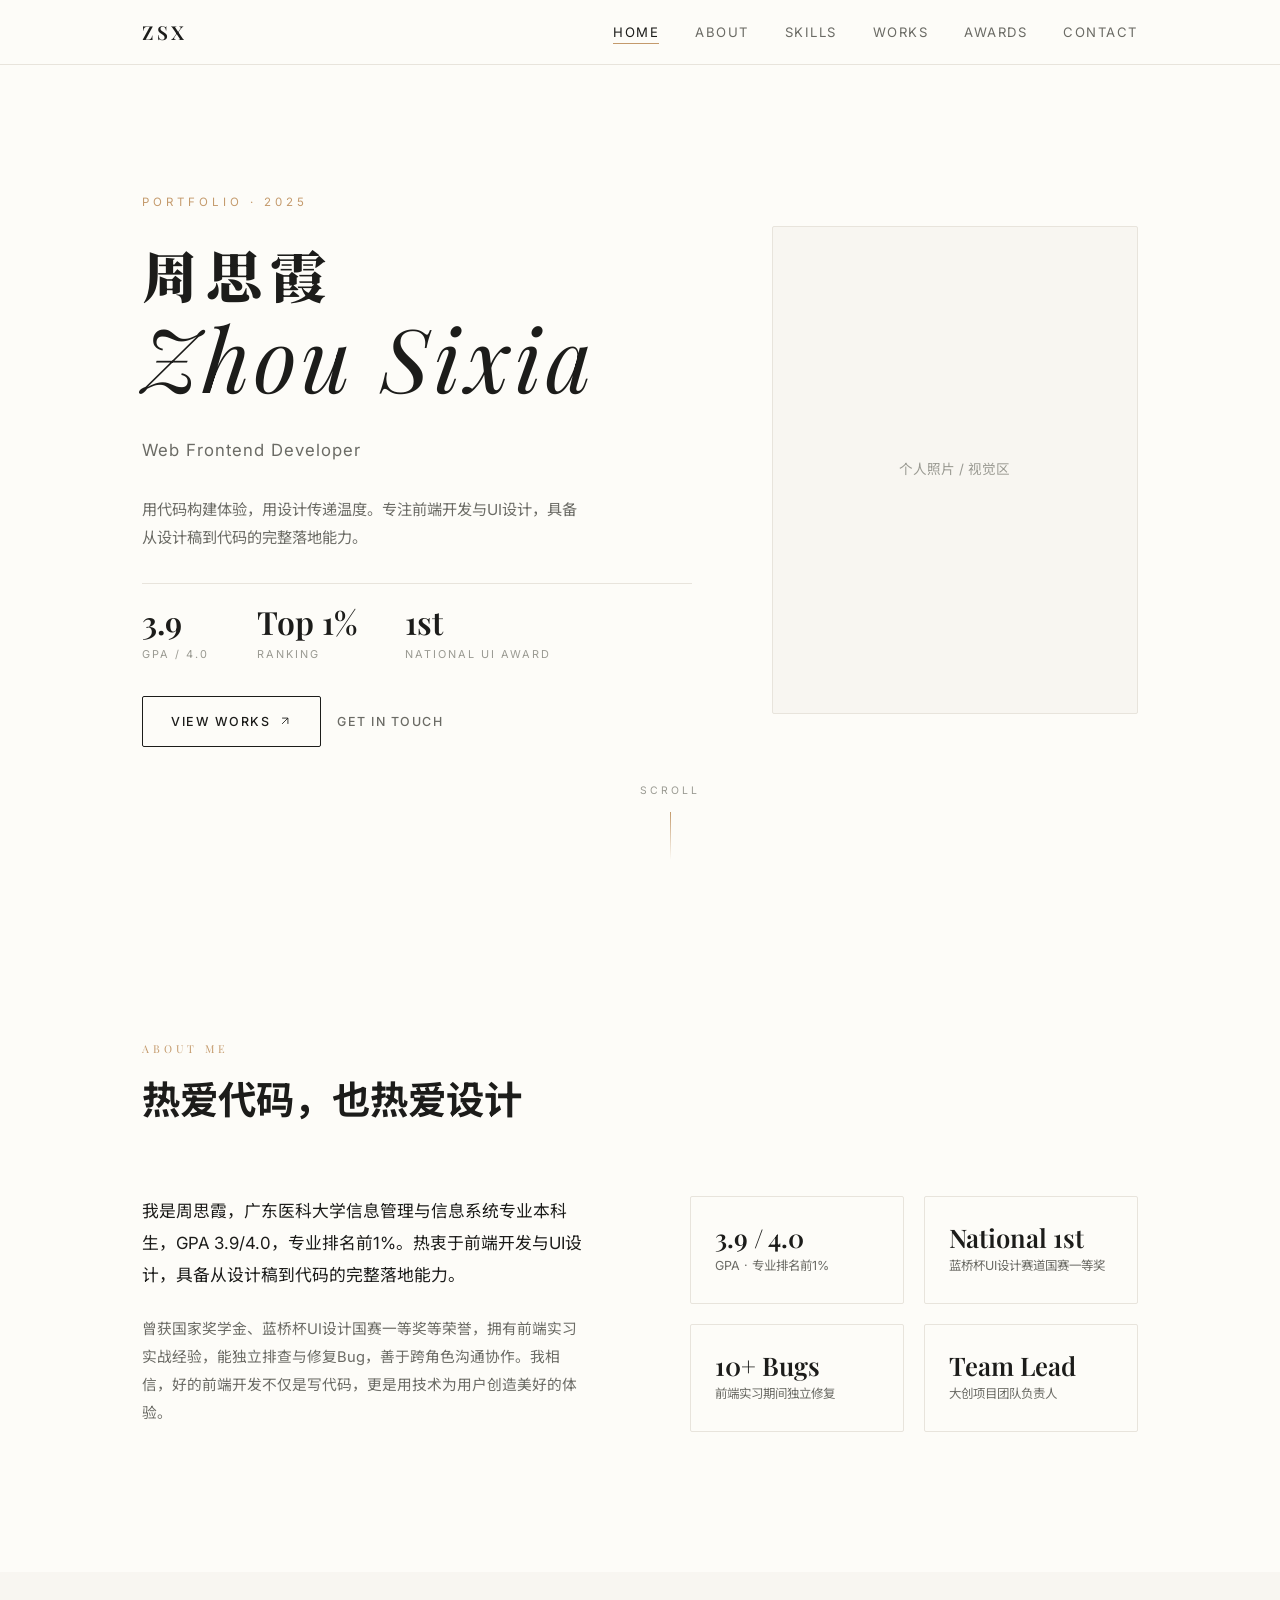
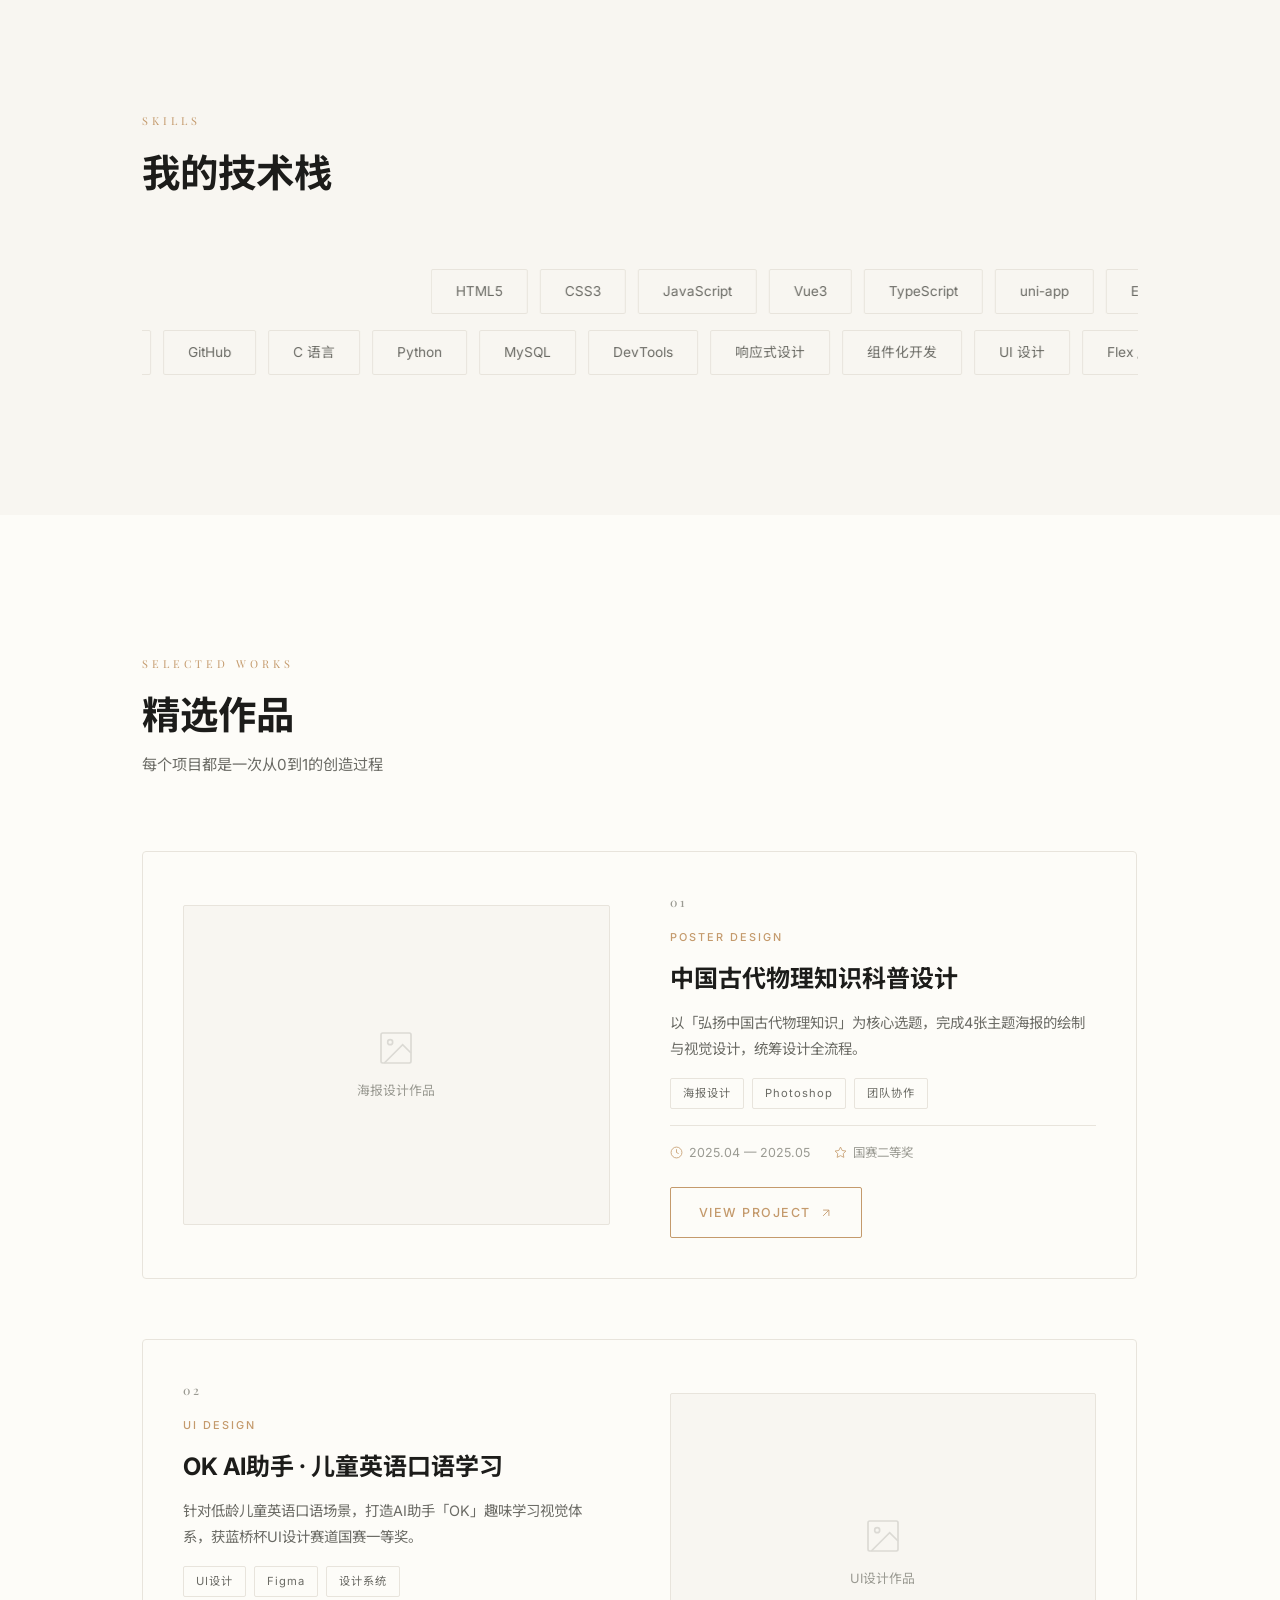
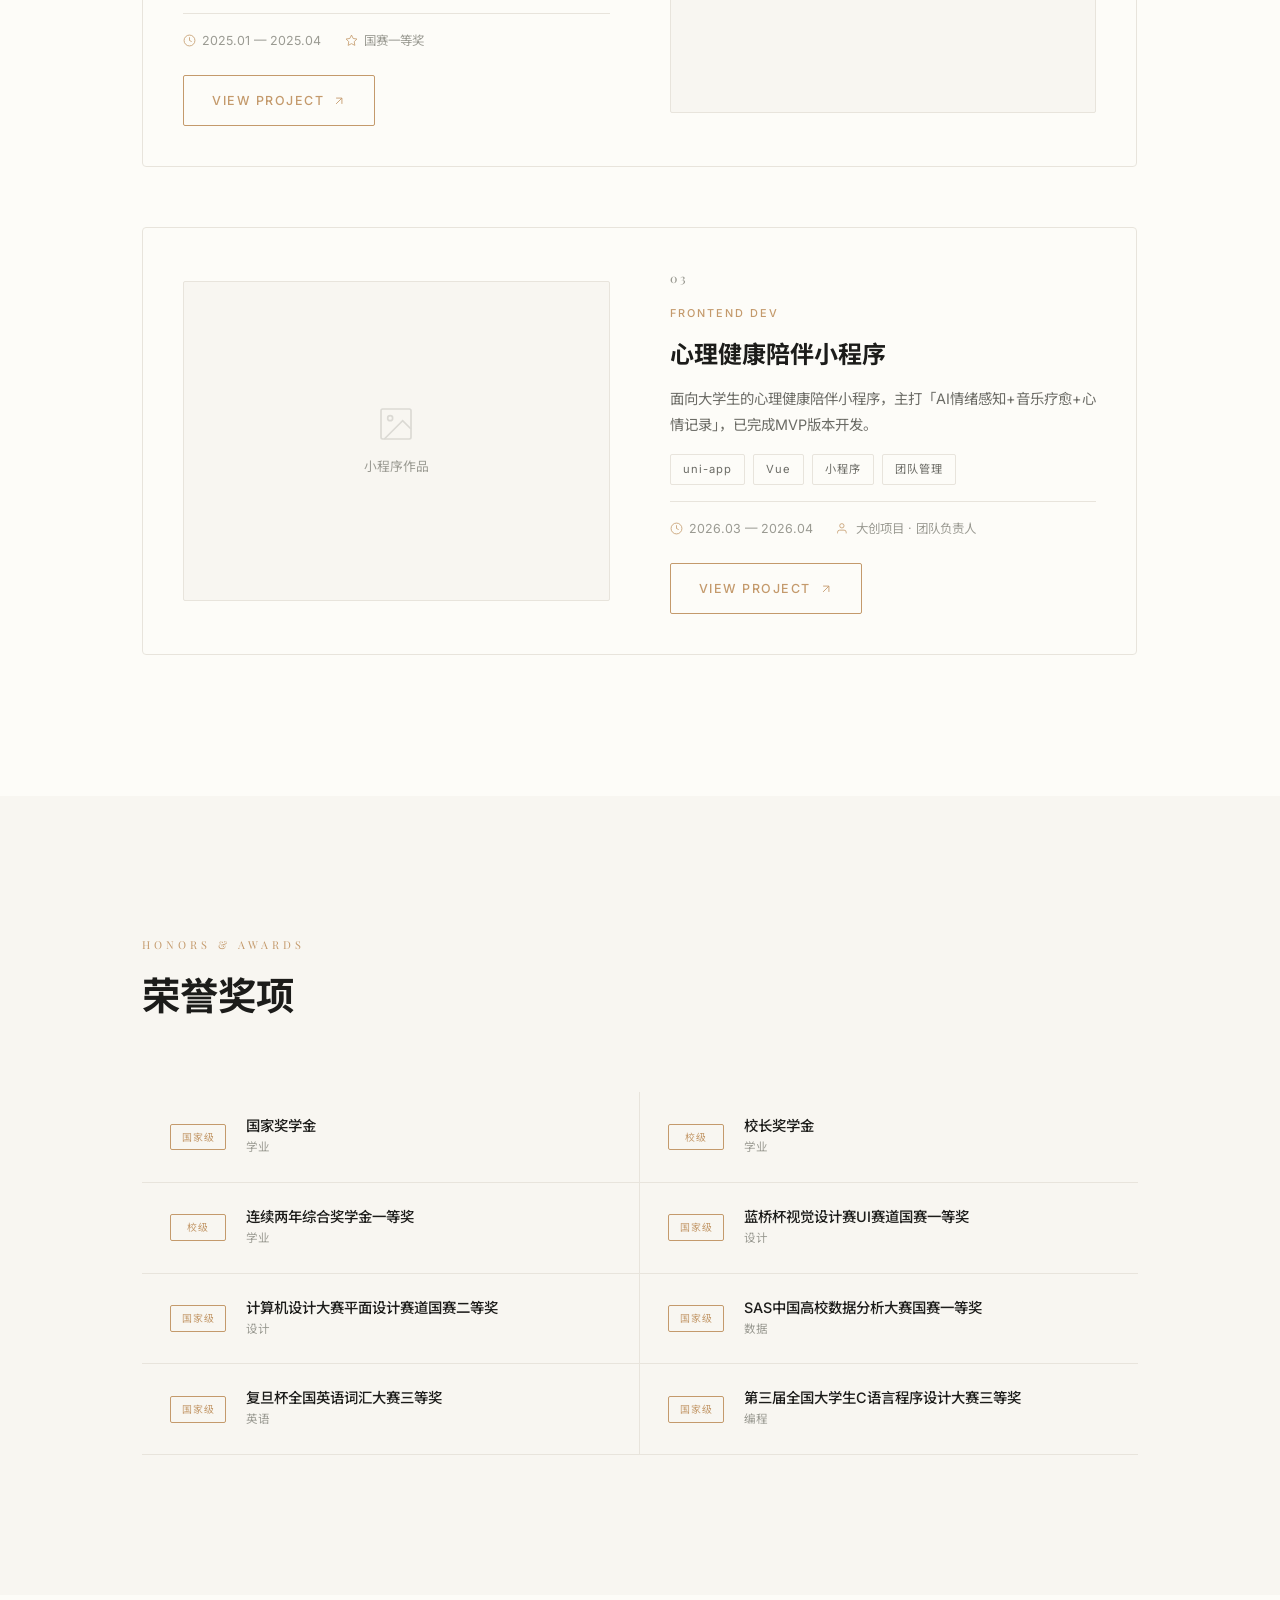
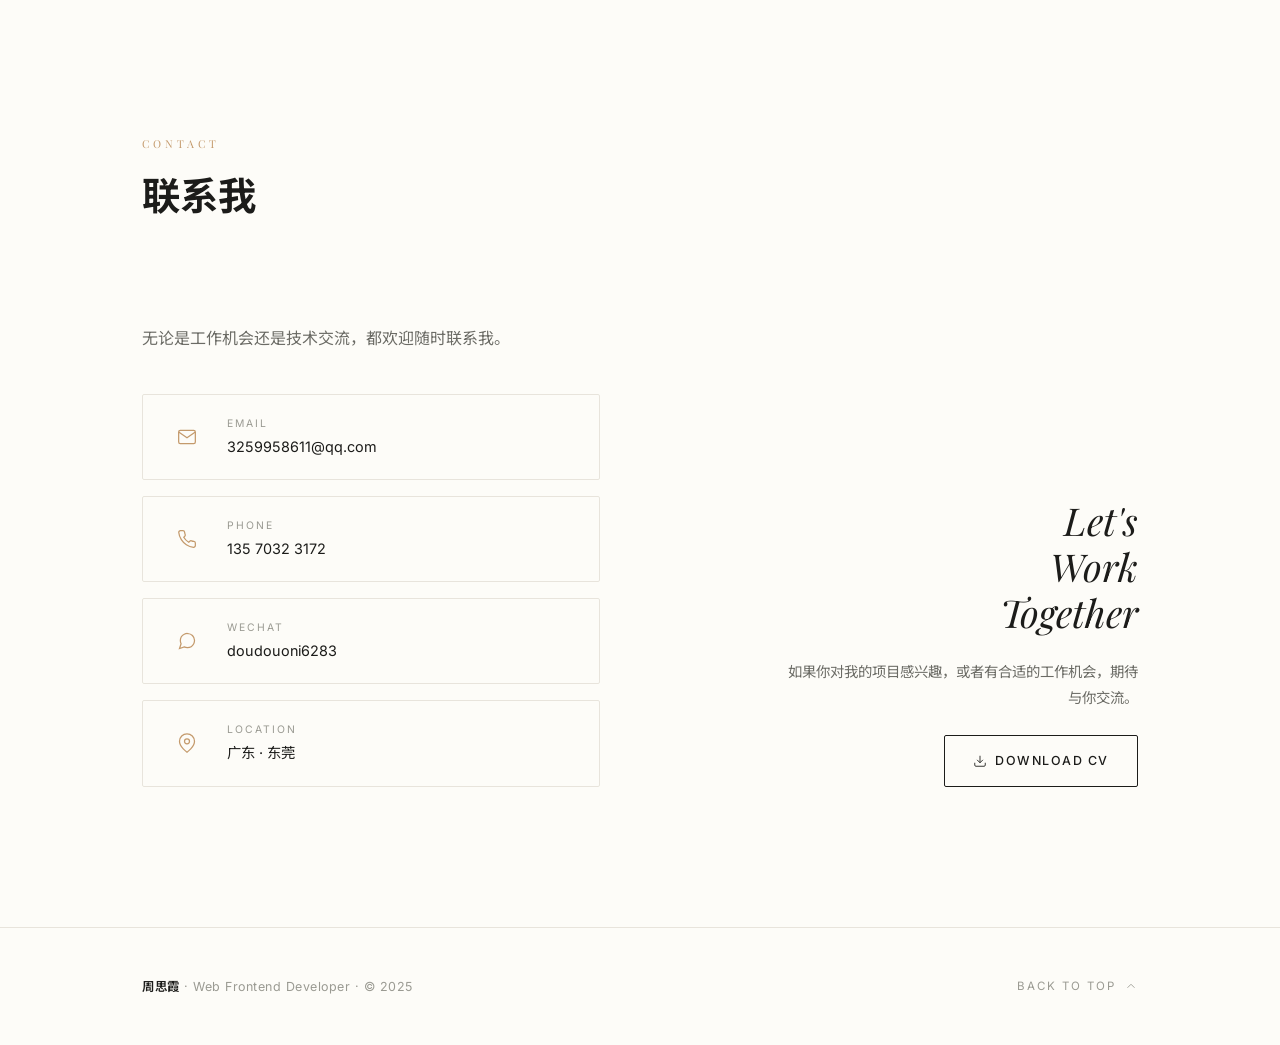
==== commit 99fab642: "[动效] 添加 P1 滚动横向移动 + P2 粘性堆叠卡片 P1 - 滚动驱动横向移动（技能标签带）： - 两行标签带，滚动时反向平移 - requestAnimationFrame 驱动，性能优化 " ====
--- a/index.html
+++ b/index.html
@@ -131,35 +131,56 @@
         <span class="section-label">Skills</span>
         <h2 class="section-title">我的技术栈</h2>
       </div>
-      <div class="skills-inner fade-up">
-        <div class="skill-group">
-          <h3 class="skill-group-title">Frontend</h3>
-          <div class="skill-list">
-            <span class="skill-item">HTML5 / CSS3</span>
-            <span class="skill-item">Flex / Grid 布局</span>
-            <span class="skill-item">JavaScript (ES6+)</span>
-            <span class="skill-item">Vue3</span>
-            <span class="skill-item">TypeScript</span>
-            <span class="skill-item">uni-app</span>
-            <span class="skill-item">Element Plus</span>
-          </div>
-        </div>
-        <div class="skill-group">
-          <h3 class="skill-group-title">Design</h3>
-          <div class="skill-list">
-            <span class="skill-item">Figma</span>
-            <span class="skill-item">Photoshop</span>
-            <span class="skill-item">Illustrator</span>
-          </div>
-        </div>
-        <div class="skill-group">
-          <h3 class="skill-group-title">Other</h3>
-          <div class="skill-list">
-            <span class="skill-item">C 语言</span>
-            <span class="skill-item">Python</span>
-            <span class="skill-item">MySQL</span>
-            <span class="skill-item">Git / GitHub</span>
-            <span class="skill-item">DevTools 调试</span>
+      <!-- 横向滚动标签带 -->
+      <div class="skills-marquee" id="skillsMarquee">
+        <div class="marquee-row marquee-left">
+          <div class="marquee-track">
+            <span class="marquee-tag">HTML5</span>
+            <span class="marquee-tag">CSS3</span>
+            <span class="marquee-tag">JavaScript</span>
+            <span class="marquee-tag">Vue3</span>
+            <span class="marquee-tag">TypeScript</span>
+            <span class="marquee-tag">uni-app</span>
+            <span class="marquee-tag">Element Plus</span>
+            <span class="marquee-tag">Figma</span>
+            <span class="marquee-tag">Photoshop</span>
+            <span class="marquee-tag">Illustrator</span>
+            <!-- 重复一份用于无缝循环 -->
+            <span class="marquee-tag">HTML5</span>
+            <span class="marquee-tag">CSS3</span>
+            <span class="marquee-tag">JavaScript</span>
+            <span class="marquee-tag">Vue3</span>
+            <span class="marquee-tag">TypeScript</span>
+            <span class="marquee-tag">uni-app</span>
+            <span class="marquee-tag">Element Plus</span>
+            <span class="marquee-tag">Figma</span>
+            <span class="marquee-tag">Photoshop</span>
+            <span class="marquee-tag">Illustrator</span>
+          </div>
+        </div>
+        <div class="marquee-row marquee-right">
+          <div class="marquee-track">
+            <span class="marquee-tag">Flex / Grid</span>
+            <span class="marquee-tag">Git</span>
+            <span class="marquee-tag">GitHub</span>
+            <span class="marquee-tag">C 语言</span>
+            <span class="marquee-tag">Python</span>
+            <span class="marquee-tag">MySQL</span>
+            <span class="marquee-tag">DevTools</span>
+            <span class="marquee-tag">响应式设计</span>
+            <span class="marquee-tag">组件化开发</span>
+            <span class="marquee-tag">UI 设计</span>
+            <!-- 重复 -->
+            <span class="marquee-tag">Flex / Grid</span>
+            <span class="marquee-tag">Git</span>
+            <span class="marquee-tag">GitHub</span>
+            <span class="marquee-tag">C 语言</span>
+            <span class="marquee-tag">Python</span>
+            <span class="marquee-tag">MySQL</span>
+            <span class="marquee-tag">DevTools</span>
+            <span class="marquee-tag">响应式设计</span>
+            <span class="marquee-tag">组件化开发</span>
+            <span class="marquee-tag">UI 设计</span>
           </div>
         </div>
       </div>
@@ -175,134 +196,145 @@
         <p class="section-desc">每个项目都是一次从0到1的创造过程</p>
       </div>
 
-      <!-- 项目 01：海报设计 -->
-      <div class="project-entry fade-up">
-        <div class="project-cover-wrap">
-          <div class="project-cover">
-            <div class="project-placeholder">
-              <svg viewBox="0 0 24 24" fill="none" stroke="currentColor" stroke-width="1" width="40" height="40">
-                <rect x="3" y="3" width="18" height="18" rx="1"/>
-                <circle cx="8.5" cy="8.5" r="1.5"/>
-                <polyline points="21 15 16 10 5 21"/>
-              </svg>
-              <span>海报设计作品</span>
-            </div>
-          </div>
-        </div>
-        <div class="project-info">
-          <span class="project-number">01</span>
-          <span class="project-type">Poster Design</span>
-          <h3 class="project-title">中国古代物理知识科普设计</h3>
-          <p class="project-desc">以「弘扬中国古代物理知识」为核心选题，完成4张主题海报的绘制与视觉设计，统筹设计全流程。</p>
-          <div class="project-tags">
-            <span class="tag">海报设计</span>
-            <span class="tag">Photoshop</span>
-            <span class="tag">团队协作</span>
-          </div>
-          <div class="project-meta">
-            <span class="meta-item">
-              <svg viewBox="0 0 24 24" fill="none" stroke="currentColor" stroke-width="1.5"><circle cx="12" cy="12" r="10"/><polyline points="12 6 12 12 16 14"/></svg>
-              2025.04 — 2025.05
-            </span>
-            <span class="meta-item">
-              <svg viewBox="0 0 24 24" fill="none" stroke="currentColor" stroke-width="1.5"><polygon points="12 2 15.09 8.26 22 9.27 17 14.14 18.18 21.02 12 17.77 5.82 21.02 7 14.14 2 9.27 8.91 8.26 12 2"/></svg>
-              国赛二等奖
-            </span>
-          </div>
-          <div class="project-link">
-            <a href="poster.html" class="btn btn-accent btn-sm">
-              <span>View Project</span>
-              <svg viewBox="0 0 24 24" fill="none" stroke="currentColor" stroke-width="1.5"><path d="M7 17L17 7M17 7H7M17 7v10"/></svg>
-            </a>
-          </div>
-        </div>
-      </div>
-
-      <!-- 项目 02：UI设计 -->
-      <div class="project-entry reverse fade-up">
-        <div class="project-cover-wrap">
-          <div class="project-cover">
-            <div class="project-placeholder">
-              <svg viewBox="0 0 24 24" fill="none" stroke="currentColor" stroke-width="1" width="40" height="40">
-                <rect x="3" y="3" width="18" height="18" rx="1"/>
-                <circle cx="8.5" cy="8.5" r="1.5"/>
-                <polyline points="21 15 16 10 5 21"/>
-              </svg>
-              <span>UI设计作品</span>
-            </div>
-          </div>
-        </div>
-        <div class="project-info">
-          <span class="project-number">02</span>
-          <span class="project-type">UI Design</span>
-          <h3 class="project-title">OK AI助手 · 儿童英语口语学习</h3>
-          <p class="project-desc">针对低龄儿童英语口语场景，打造AI助手「OK」趣味学习视觉体系，获蓝桥杯UI设计赛道国赛一等奖。</p>
-          <div class="project-tags">
-            <span class="tag">UI设计</span>
-            <span class="tag">Figma</span>
-            <span class="tag">设计系统</span>
-          </div>
-          <div class="project-meta">
-            <span class="meta-item">
-              <svg viewBox="0 0 24 24" fill="none" stroke="currentColor" stroke-width="1.5"><circle cx="12" cy="12" r="10"/><polyline points="12 6 12 12 16 14"/></svg>
-              2025.01 — 2025.04
-            </span>
-            <span class="meta-item">
-              <svg viewBox="0 0 24 24" fill="none" stroke="currentColor" stroke-width="1.5"><polygon points="12 2 15.09 8.26 22 9.27 17 14.14 18.18 21.02 12 17.77 5.82 21.02 7 14.14 2 9.27 8.91 8.26 12 2"/></svg>
-              国赛一等奖
-            </span>
-          </div>
-          <div class="project-link">
-            <a href="ui-design.html" class="btn btn-accent btn-sm">
-              <span>View Project</span>
-              <svg viewBox="0 0 24 24" fill="none" stroke="currentColor" stroke-width="1.5"><path d="M7 17L17 7M17 7H7M17 7v10"/></svg>
-            </a>
-          </div>
-        </div>
-      </div>
-
-      <!-- 项目 03：前端项目 -->
-      <div class="project-entry fade-up">
-        <div class="project-cover-wrap">
-          <div class="project-cover">
-            <div class="project-placeholder">
-              <svg viewBox="0 0 24 24" fill="none" stroke="currentColor" stroke-width="1" width="40" height="40">
-                <rect x="3" y="3" width="18" height="18" rx="1"/>
-                <circle cx="8.5" cy="8.5" r="1.5"/>
-                <polyline points="21 15 16 10 5 21"/>
-              </svg>
-              <span>小程序作品</span>
-            </div>
-          </div>
-        </div>
-        <div class="project-info">
-          <span class="project-number">03</span>
-          <span class="project-type">Frontend Dev</span>
-          <h3 class="project-title">心理健康陪伴小程序</h3>
-          <p class="project-desc">面向大学生的心理健康陪伴小程序，主打「AI情绪感知+音乐疗愈+心情记录」，已完成MVP版本开发。</p>
-          <div class="project-tags">
-            <span class="tag">uni-app</span>
-            <span class="tag">Vue</span>
-            <span class="tag">小程序</span>
-            <span class="tag">团队管理</span>
-          </div>
-          <div class="project-meta">
-            <span class="meta-item">
-              <svg viewBox="0 0 24 24" fill="none" stroke="currentColor" stroke-width="1.5"><circle cx="12" cy="12" r="10"/><polyline points="12 6 12 12 16 14"/></svg>
-              2026.03 — 2026.04
-            </span>
-            <span class="meta-item">
-              <svg viewBox="0 0 24 24" fill="none" stroke="currentColor" stroke-width="1.5"><path d="M17 21v-2a4 4 0 0 0-4-4H5a4 4 0 0 0-4 4v2"/><circle cx="9" cy="7" r="4"/></svg>
-              大创项目 · 团队负责人
-            </span>
-          </div>
-          <div class="project-link">
-            <a href="mental-health.html" class="btn btn-accent btn-sm">
-              <span>View Project</span>
-              <svg viewBox="0 0 24 24" fill="none" stroke="currentColor" stroke-width="1.5"><path d="M7 17L17 7M17 7H7M17 7v10"/></svg>
-            </a>
-          </div>
-        </div>
+      <!-- 粘性堆叠容器 -->
+      <div class="sticky-stack" id="stickyStack">
+
+        <!-- 项目 01：海报设计 -->
+        <div class="stack-card" data-stack-index="0">
+          <div class="project-entry">
+            <div class="project-cover-wrap">
+              <div class="project-cover">
+                <div class="project-placeholder">
+                  <svg viewBox="0 0 24 24" fill="none" stroke="currentColor" stroke-width="1" width="40" height="40">
+                    <rect x="3" y="3" width="18" height="18" rx="1"/>
+                    <circle cx="8.5" cy="8.5" r="1.5"/>
+                    <polyline points="21 15 16 10 5 21"/>
+                  </svg>
+                  <span>海报设计作品</span>
+                </div>
+              </div>
+            </div>
+            <div class="project-info">
+              <span class="project-number">01</span>
+              <span class="project-type">Poster Design</span>
+              <h3 class="project-title">中国古代物理知识科普设计</h3>
+              <p class="project-desc">以「弘扬中国古代物理知识」为核心选题，完成4张主题海报的绘制与视觉设计，统筹设计全流程。</p>
+              <div class="project-tags">
+                <span class="tag">海报设计</span>
+                <span class="tag">Photoshop</span>
+                <span class="tag">团队协作</span>
+              </div>
+              <div class="project-meta">
+                <span class="meta-item">
+                  <svg viewBox="0 0 24 24" fill="none" stroke="currentColor" stroke-width="1.5"><circle cx="12" cy="12" r="10"/><polyline points="12 6 12 12 16 14"/></svg>
+                  2025.04 — 2025.05
+                </span>
+                <span class="meta-item">
+                  <svg viewBox="0 0 24 24" fill="none" stroke="currentColor" stroke-width="1.5"><polygon points="12 2 15.09 8.26 22 9.27 17 14.14 18.18 21.02 12 17.77 5.82 21.02 7 14.14 2 9.27 8.91 8.26 12 2"/></svg>
+                  国赛二等奖
+                </span>
+              </div>
+              <div class="project-link">
+                <a href="poster.html" class="btn btn-accent btn-sm">
+                  <span>View Project</span>
+                  <svg viewBox="0 0 24 24" fill="none" stroke="currentColor" stroke-width="1.5"><path d="M7 17L17 7M17 7H7M17 7v10"/></svg>
+                </a>
+              </div>
+            </div>
+          </div>
+        </div>
+
+        <!-- 项目 02：UI设计 -->
+        <div class="stack-card" data-stack-index="1">
+          <div class="project-entry reverse">
+            <div class="project-cover-wrap">
+              <div class="project-cover">
+                <div class="project-placeholder">
+                  <svg viewBox="0 0 24 24" fill="none" stroke="currentColor" stroke-width="1" width="40" height="40">
+                    <rect x="3" y="3" width="18" height="18" rx="1"/>
+                    <circle cx="8.5" cy="8.5" r="1.5"/>
+                    <polyline points="21 15 16 10 5 21"/>
+                  </svg>
+                  <span>UI设计作品</span>
+                </div>
+              </div>
+            </div>
+            <div class="project-info">
+              <span class="project-number">02</span>
+              <span class="project-type">UI Design</span>
+              <h3 class="project-title">OK AI助手 · 儿童英语口语学习</h3>
+              <p class="project-desc">针对低龄儿童英语口语场景，打造AI助手「OK」趣味学习视觉体系，获蓝桥杯UI设计赛道国赛一等奖。</p>
+              <div class="project-tags">
+                <span class="tag">UI设计</span>
+                <span class="tag">Figma</span>
+                <span class="tag">设计系统</span>
+              </div>
+              <div class="project-meta">
+                <span class="meta-item">
+                  <svg viewBox="0 0 24 24" fill="none" stroke="currentColor" stroke-width="1.5"><circle cx="12" cy="12" r="10"/><polyline points="12 6 12 12 16 14"/></svg>
+                  2025.01 — 2025.04
+                </span>
+                <span class="meta-item">
+                  <svg viewBox="0 0 24 24" fill="none" stroke="currentColor" stroke-width="1.5"><polygon points="12 2 15.09 8.26 22 9.27 17 14.14 18.18 21.02 12 17.77 5.82 21.02 7 14.14 2 9.27 8.91 8.26 12 2"/></svg>
+                  国赛一等奖
+                </span>
+              </div>
+              <div class="project-link">
+                <a href="ui-design.html" class="btn btn-accent btn-sm">
+                  <span>View Project</span>
+                  <svg viewBox="0 0 24 24" fill="none" stroke="currentColor" stroke-width="1.5"><path d="M7 17L17 7M17 7H7M17 7v10"/></svg>
+                </a>
+              </div>
+            </div>
+          </div>
+        </div>
+
+        <!-- 项目 03：前端项目 -->
+        <div class="stack-card" data-stack-index="2">
+          <div class="project-entry">
+            <div class="project-cover-wrap">
+              <div class="project-cover">
+                <div class="project-placeholder">
+                  <svg viewBox="0 0 24 24" fill="none" stroke="currentColor" stroke-width="1" width="40" height="40">
+                    <rect x="3" y="3" width="18" height="18" rx="1"/>
+                    <circle cx="8.5" cy="8.5" r="1.5"/>
+                    <polyline points="21 15 16 10 5 21"/>
+                  </svg>
+                  <span>小程序作品</span>
+                </div>
+              </div>
+            </div>
+            <div class="project-info">
+              <span class="project-number">03</span>
+              <span class="project-type">Frontend Dev</span>
+              <h3 class="project-title">心理健康陪伴小程序</h3>
+              <p class="project-desc">面向大学生的心理健康陪伴小程序，主打「AI情绪感知+音乐疗愈+心情记录」，已完成MVP版本开发。</p>
+              <div class="project-tags">
+                <span class="tag">uni-app</span>
+                <span class="tag">Vue</span>
+                <span class="tag">小程序</span>
+                <span class="tag">团队管理</span>
+              </div>
+              <div class="project-meta">
+                <span class="meta-item">
+                  <svg viewBox="0 0 24 24" fill="none" stroke="currentColor" stroke-width="1.5"><circle cx="12" cy="12" r="10"/><polyline points="12 6 12 12 16 14"/></svg>
+                  2026.03 — 2026.04
+                </span>
+                <span class="meta-item">
+                  <svg viewBox="0 0 24 24" fill="none" stroke="currentColor" stroke-width="1.5"><path d="M17 21v-2a4 4 0 0 0-4-4H5a4 4 0 0 0-4 4v2"/><circle cx="9" cy="7" r="4"/></svg>
+                  大创项目 · 团队负责人
+                </span>
+              </div>
+              <div class="project-link">
+                <a href="mental-health.html" class="btn btn-accent btn-sm">
+                  <span>View Project</span>
+                  <svg viewBox="0 0 24 24" fill="none" stroke="currentColor" stroke-width="1.5"><path d="M7 17L17 7M17 7H7M17 7v10"/></svg>
+                </a>
+              </div>
+            </div>
+          </div>
+        </div>
+
       </div>
     </div>
   </section>
--- a/styles.css
+++ b/styles.css
@@ -555,7 +555,72 @@
   border-bottom: none;
 }
 
-/* ===== 作品集 ===== */
+/* ===== 横向滚动标签带（P1） ===== */
+.skills-marquee {
+  margin-top: 60px;
+  overflow: hidden;
+  display: flex;
+  flex-direction: column;
+  gap: 16px;
+}
+
+.marquee-row {
+  overflow: hidden;
+  width: 100%;
+}
+
+.marquee-track {
+  display: flex;
+  gap: 12px;
+  width: max-content;
+  will-change: transform;
+}
+
+.marquee-tag {
+  flex-shrink: 0;
+  padding: 10px 24px;
+  border: 1px solid var(--divider);
+  border-radius: 2px;
+  font-family: var(--font-body);
+  font-size: 0.85rem;
+  color: var(--text-secondary);
+  white-space: nowrap;
+  transition: border-color 0.3s ease, color 0.3s ease;
+}
+
+.marquee-tag:hover {
+  border-color: var(--accent);
+  color: var(--accent);
+}
+
+/* ===== 粘性堆叠卡片（P2） ===== */
+.sticky-stack {
+  position: relative;
+}
+
+.stack-card {
+  position: sticky;
+  top: 90px;
+  margin-bottom: 60px;
+  transition: transform 0.5s cubic-bezier(0.33, 1, 0.68, 1), opacity 0.5s ease;
+  will-change: transform, opacity;
+}
+
+.stack-card:last-child {
+  margin-bottom: 0;
+}
+
+.stack-card.is-stacking {
+  transform: scale(0.97);
+  opacity: 0.85;
+}
+
+.stack-card.is-hidden {
+  transform: scale(0.94);
+  opacity: 0;
+  pointer-events: none;
+}
+
 .projects-section {
   background: var(--bg);
 }
@@ -565,15 +630,10 @@
   grid-template-columns: 1fr 1fr;
   gap: 60px;
   align-items: center;
-  margin-bottom: 120px;
-  padding-bottom: 120px;
-  border-bottom: 1px solid var(--divider);
-}
-
-.project-entry:last-child {
-  margin-bottom: 0;
-  padding-bottom: 0;
-  border-bottom: none;
+  background: var(--bg);
+  padding: 40px;
+  border: 1px solid var(--divider);
+  border-radius: 4px;
 }
 
 .project-entry.reverse {
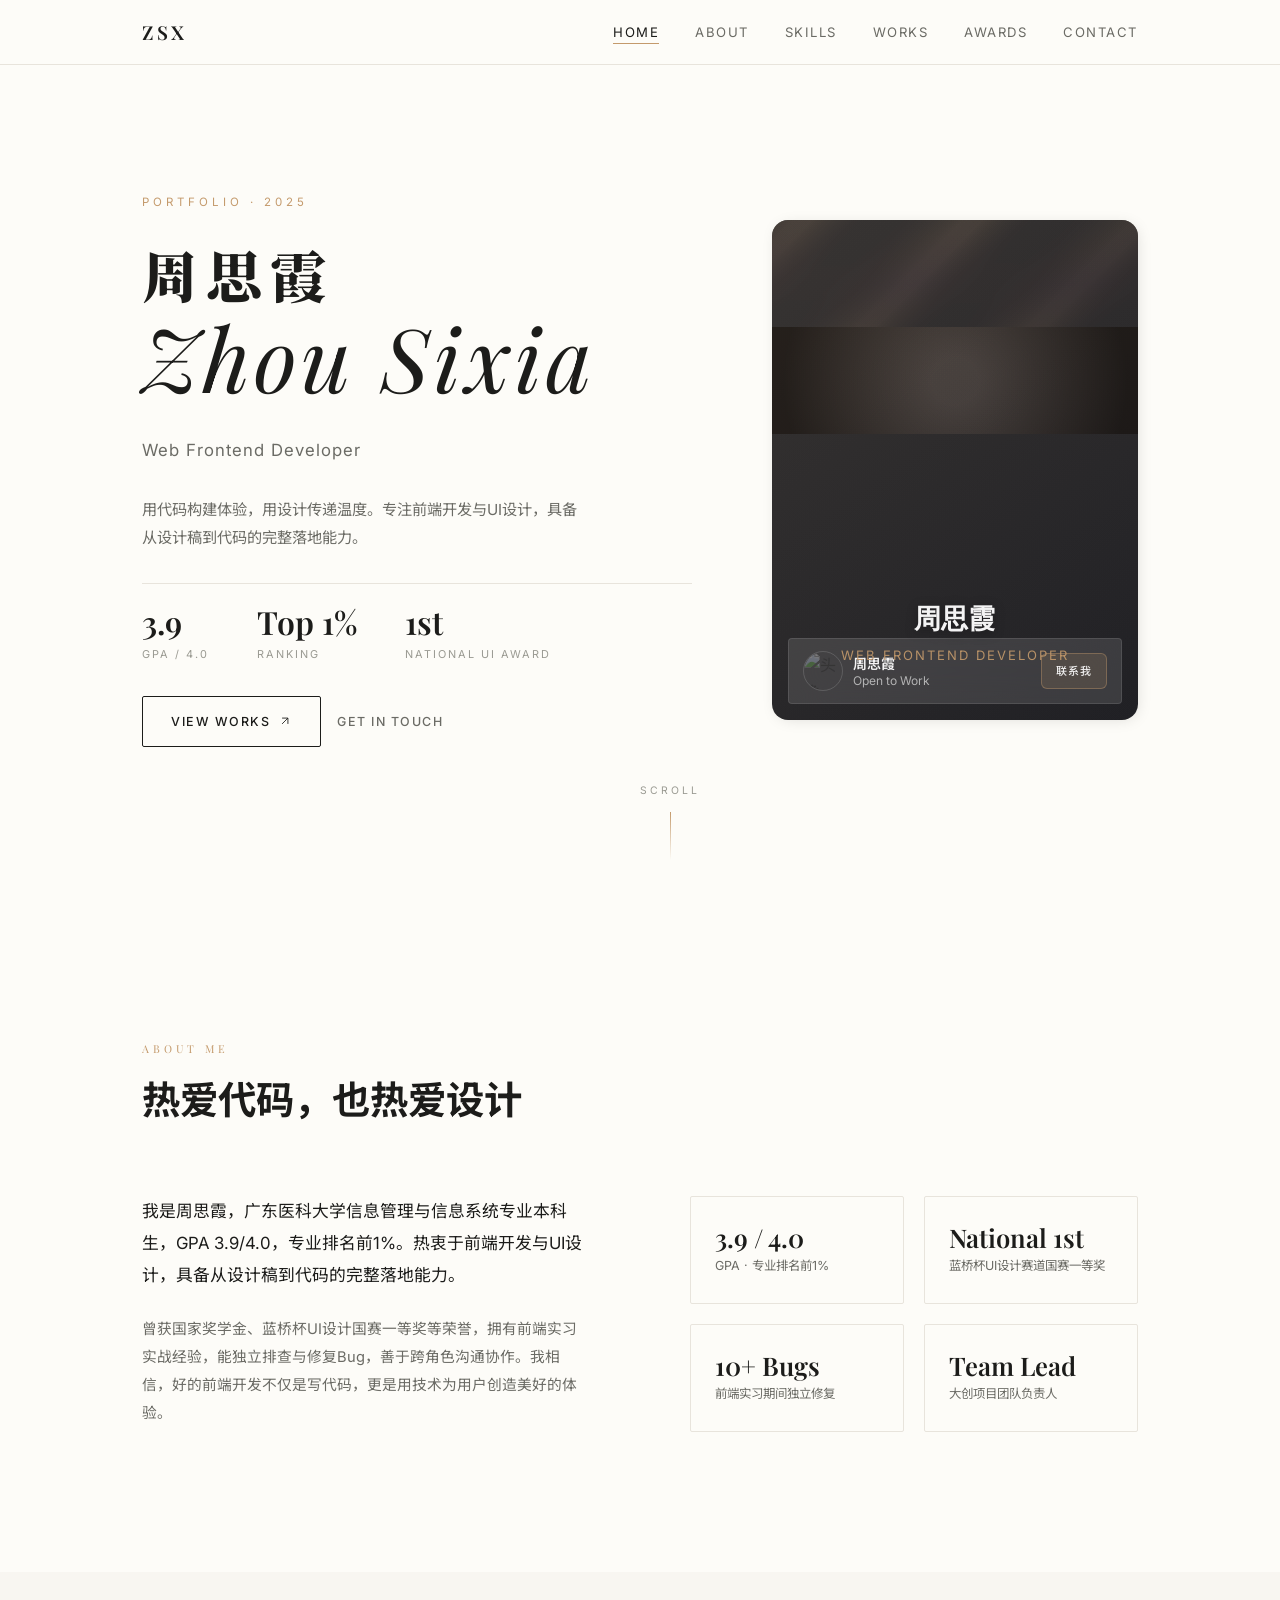
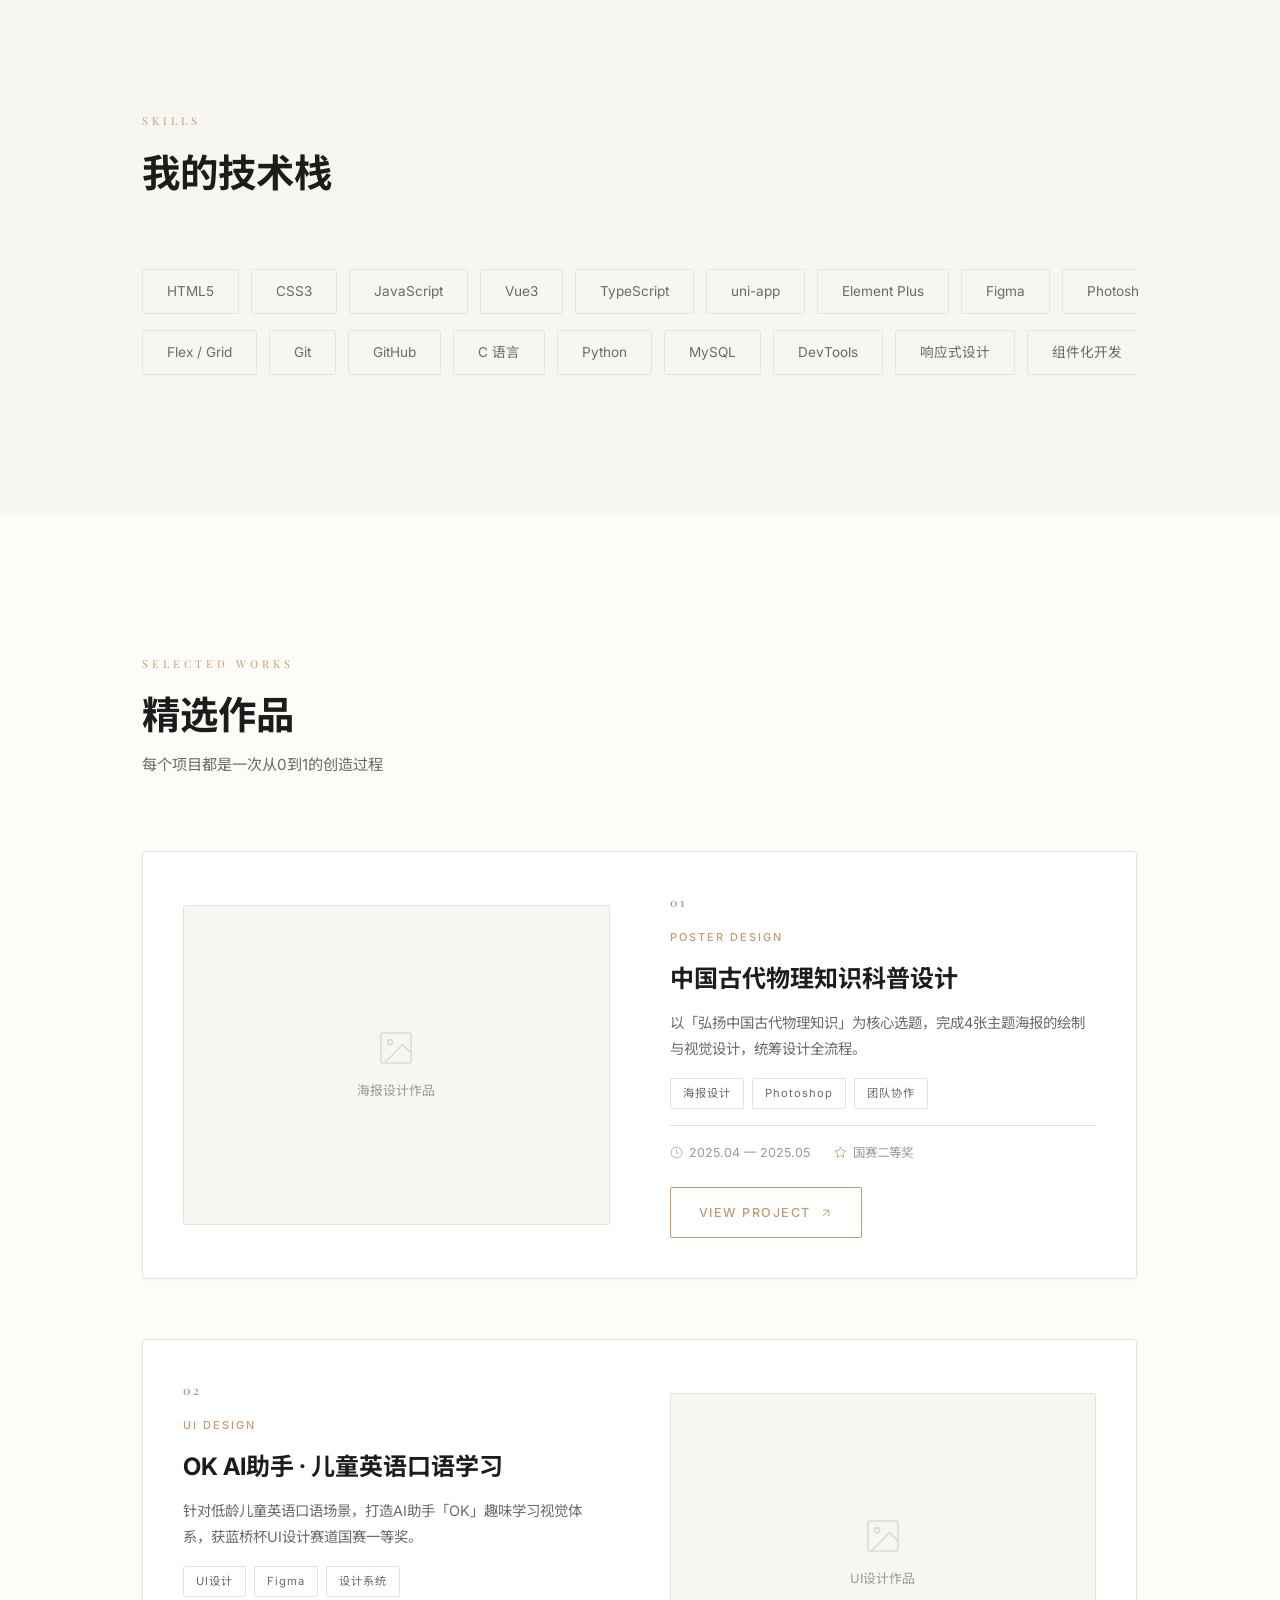
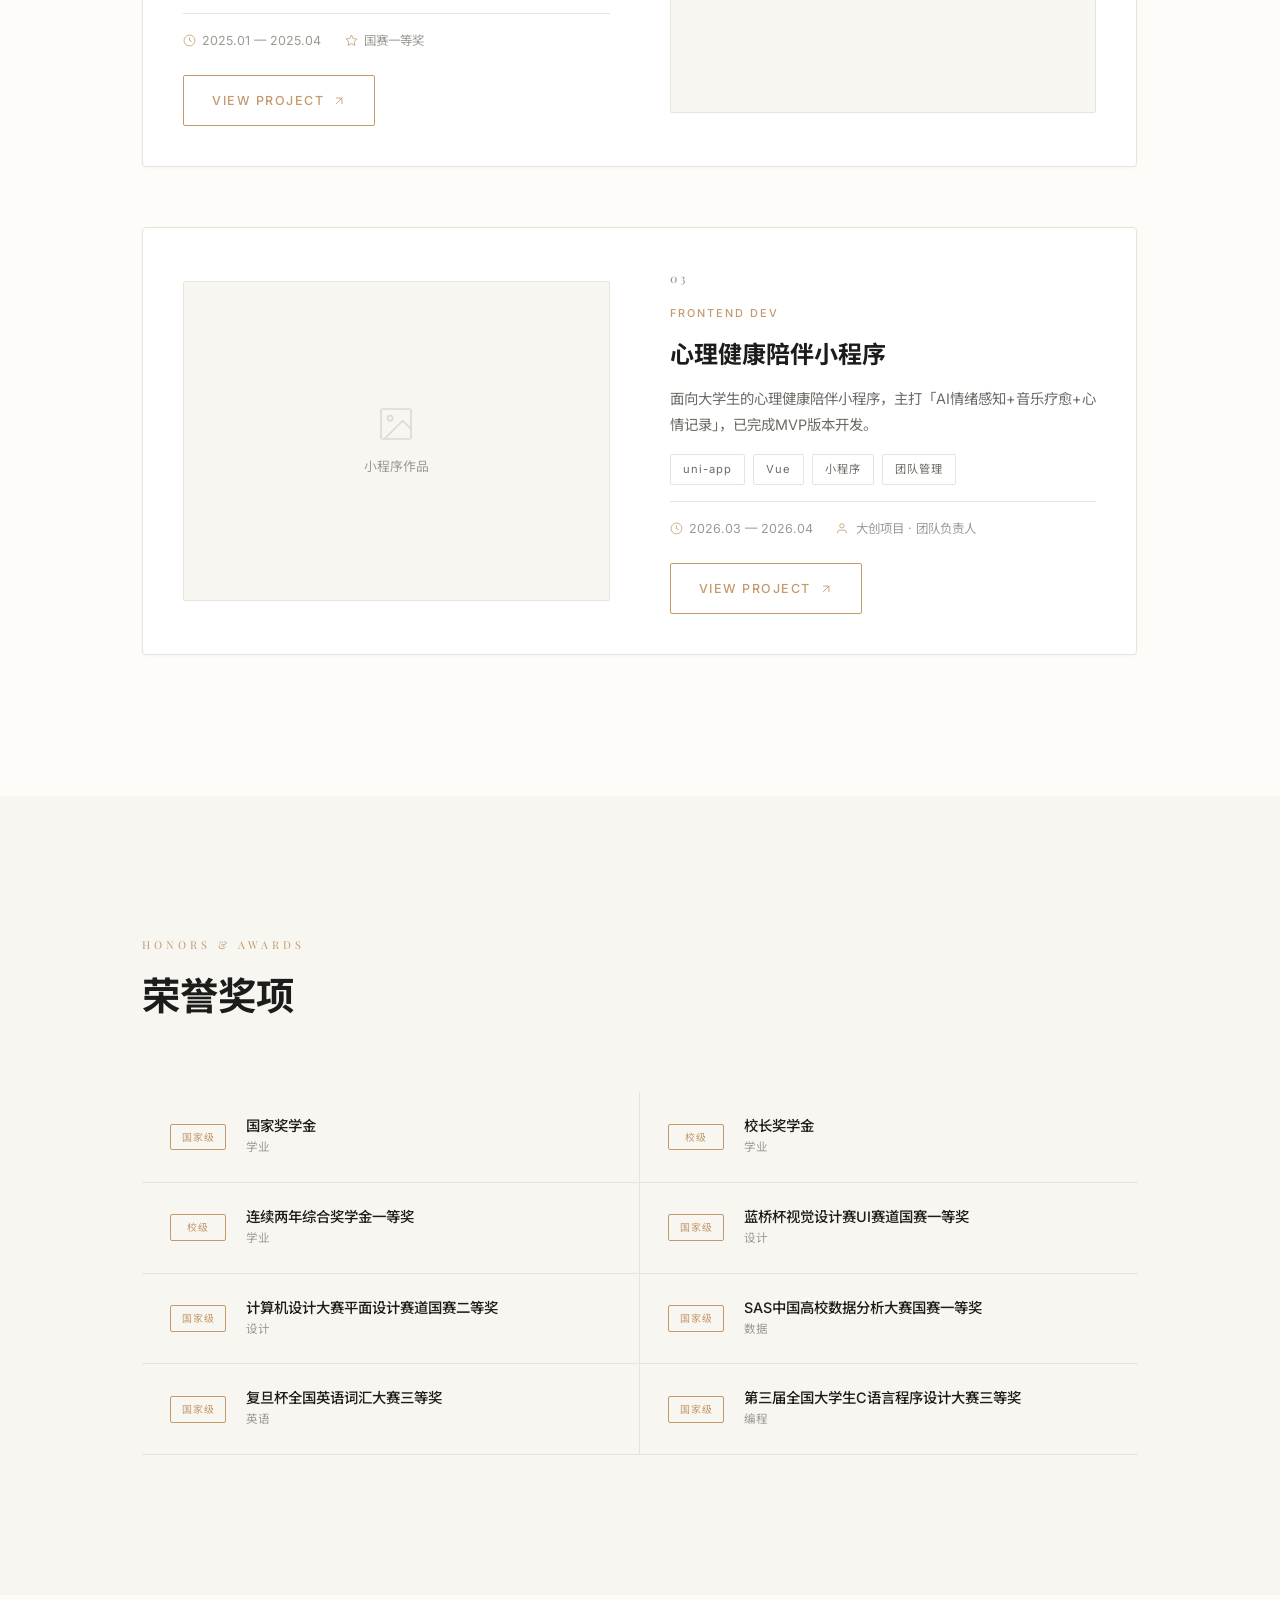
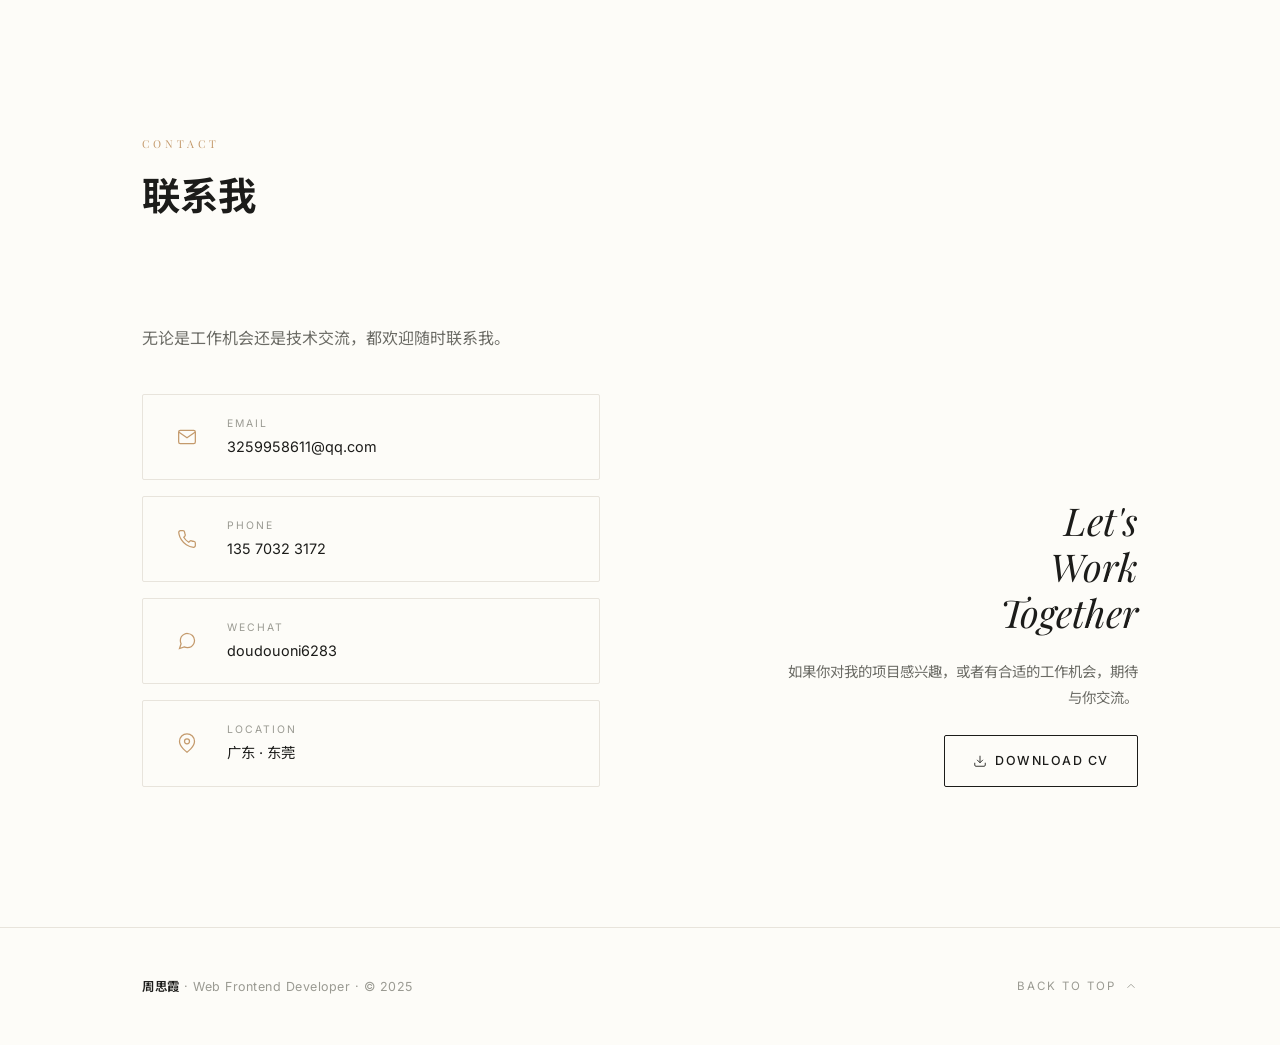
==== commit 80b4ee87: "[组件] 添加 ProfileCard 3D 倾斜卡片动效 - 移植自 ReactBits ProfileCard，纯 JS + CSS 实现 - 保留原始动画参数：INITIAL_DURATION " ====
--- a/index.html
+++ b/index.html
@@ -12,9 +12,11 @@
   <link href="https://fonts.googleapis.com/css2?family=Inter:wght@300;400;500;600;700&family=Noto+Serif+SC:wght@400;500;600;700;900&family=Playfair+Display:ital,wght@0,400;0,500;0,600;0,700;0,800;1,400;1,500&family=Noto+Sans+SC:wght@300;400;500;700&display=swap" rel="stylesheet">
 
   <link rel="stylesheet" href="styles.css">
+  <link rel="stylesheet" href="profile-card.css">
 
   <!-- GSAP 动效库 -->
   <script src="https://cdnjs.cloudflare.com/ajax/libs/gsap/3.12.5/gsap.min.js" defer></script>
+  <script src="profile-card.js" defer></script>
 </head>
 <body>
 
@@ -75,8 +77,39 @@
         </div>
       </div>
       <div class="hero-right fade-up">
-        <div class="hero-visual">
-          <span>个人照片 / 视觉区</span>
+        <!-- 3D 个人卡片 -->
+        <div class="pc-card-wrapper">
+          <div class="pc-behind"></div>
+          <div class="pc-card-shell">
+            <section class="pc-card">
+              <div class="pc-inside">
+                <div class="pc-shine"></div>
+                <div class="pc-glare"></div>
+                <div class="pc-avatar-content">
+                  <!-- 替换为你的照片 URL -->
+                  <img class="pc-avatar" src="" alt="周思霞头像" loading="lazy"
+                    onerror="this.style.display='none'">
+                </div>
+                <div class="pc-content-overlay">
+                  <h3 class="pc-card-title">周思霞</h3>
+                  <p class="pc-card-subtitle">Web Frontend Developer</p>
+                </div>
+                <div class="pc-user-info">
+                  <div class="pc-user-details">
+                    <div class="pc-mini-avatar">
+                      <img src="" alt="头像" loading="lazy"
+                        onerror="this.style.opacity='0.3'">
+                    </div>
+                    <div class="pc-user-text">
+                      <div class="pc-user-name">周思霞</div>
+                      <div class="pc-user-status">Open to Work</div>
+                    </div>
+                  </div>
+                  <a href="#contact" class="pc-contact-btn">联系我</a>
+                </div>
+              </div>
+            </section>
+          </div>
         </div>
       </div>
     </div>
--- a/styles.css
+++ b/styles.css
@@ -288,20 +288,7 @@
   flex-direction: column;
   gap: 24px;
   align-items: flex-end;
-}
-
-.hero-visual {
-  width: 100%;
-  aspect-ratio: 3/4;
-  background: var(--bg-alt);
-  border-radius: 2px;
-  overflow: hidden;
-  display: flex;
-  align-items: center;
   justify-content: center;
-  color: var(--text-tertiary);
-  font-size: 0.85rem;
-  border: 1px solid var(--divider);
 }
 
 .hero-actions {
@@ -562,6 +549,30 @@
   display: flex;
   flex-direction: column;
   gap: 16px;
+  cursor: grab;
+  position: relative;
+}
+
+.skills-marquee:active {
+  cursor: grabbing;
+}
+
+/* 悬停时显示左右箭头提示 */
+.skills-marquee::after {
+  content: '← →';
+  position: absolute;
+  bottom: -28px;
+  left: 50%;
+  transform: translateX(-50%);
+  font-size: 0.7rem;
+  color: var(--text-tertiary);
+  letter-spacing: 4px;
+  opacity: 0;
+  transition: opacity 0.3s ease;
+}
+
+.skills-marquee:hover::after {
+  opacity: 0.5;
 }
 
 .marquee-row {
@@ -602,7 +613,9 @@
   position: sticky;
   top: 90px;
   margin-bottom: 60px;
-  transition: transform 0.5s cubic-bezier(0.33, 1, 0.68, 1), opacity 0.5s ease;
+  transition: transform 0.5s cubic-bezier(0.33, 1, 0.68, 1),
+              opacity 0.5s ease,
+              box-shadow 0.5s ease;
   will-change: transform, opacity;
 }
 
@@ -610,15 +623,24 @@
   margin-bottom: 0;
 }
 
+/* 堆叠中的卡片：缩小 + 阴影加深 + 微偏移 */
 .stack-card.is-stacking {
-  transform: scale(0.97);
-  opacity: 0.85;
-}
-
+  transform: scale(0.96) translateY(-8px);
+  opacity: 0.9;
+  box-shadow: 0 20px 60px rgba(0, 0, 0, 0.08);
+}
+
+/* 完全被遮挡的卡片 */
 .stack-card.is-hidden {
-  transform: scale(0.94);
+  transform: scale(0.93) translateY(-16px);
   opacity: 0;
   pointer-events: none;
+  box-shadow: 0 30px 80px rgba(0, 0, 0, 0.12);
+}
+
+/* 项目卡片添加内阴影增强层次 */
+.project-entry {
+  box-shadow: 0 1px 3px rgba(0, 0, 0, 0.04);
 }
 
 .projects-section {
@@ -630,10 +652,11 @@
   grid-template-columns: 1fr 1fr;
   gap: 60px;
   align-items: center;
-  background: var(--bg);
+  background: var(--bg-card);
   padding: 40px;
   border: 1px solid var(--divider);
   border-radius: 4px;
+  box-shadow: 0 1px 3px rgba(0, 0, 0, 0.04);
 }
 
 .project-entry.reverse {
--- a/profile-card.css
+++ b/profile-card.css
@@ -0,0 +1,396 @@
+/* ========================================
+   Profile Card - 3D 倾斜卡片动效
+   移植自 ReactBits，适配画廊风格
+   ======================================== */
+
+:root {
+  --pc-pointer-x: 50%;
+  --pc-pointer-y: 50%;
+  --pc-pointer-from-center: 0;
+  --pc-pointer-from-top: 0.5;
+  --pc-pointer-from-left: 0.5;
+  --pc-card-opacity: 0;
+  --pc-rotate-x: 0deg;
+  --pc-rotate-y: 0deg;
+  --pc-background-x: 50%;
+  --pc-background-y: 50%;
+  /* 画廊风格暖色调光谱 */
+  --pc-sunpillar-1: hsl(28, 80%, 72%);
+  --pc-sunpillar-2: hsl(45, 85%, 70%);
+  --pc-sunpillar-3: hsl(340, 60%, 74%);
+  --pc-sunpillar-4: hsl(200, 70%, 72%);
+  --pc-sunpillar-5: hsl(30, 75%, 68%);
+  --pc-sunpillar-6: hsl(350, 55%, 70%);
+  --pc-card-radius: 16px;
+}
+
+.pc-card-wrapper {
+  perspective: 500px;
+  transform: translate3d(0, 0, 0.1px);
+  position: relative;
+  touch-action: none;
+  width: 100%;
+  max-width: 380px;
+}
+
+/* 背后光晕 */
+.pc-behind {
+  position: absolute;
+  inset: -20px;
+  z-index: 0;
+  pointer-events: none;
+  border-radius: var(--pc-card-radius);
+  background: radial-gradient(
+    circle at var(--pc-pointer-x) var(--pc-pointer-y),
+    var(--pc-behind-glow-color, rgba(196, 154, 108, 0.35)) 0%,
+    transparent var(--pc-behind-glow-size, 50%)
+  );
+  filter: blur(40px) saturate(1.1);
+  opacity: calc(0.8 * var(--pc-card-opacity));
+  transition: opacity 300ms ease;
+}
+
+.pc-card-wrapper:hover,
+.pc-card-wrapper.active {
+  --pc-card-opacity: 1;
+}
+
+/* 卡片外壳 */
+.pc-card-shell {
+  position: relative;
+  z-index: 1;
+}
+
+/* 卡片主体 */
+.pc-card {
+  aspect-ratio: 0.718;
+  max-height: 500px;
+  width: 100%;
+  display: grid;
+  border-radius: var(--pc-card-radius);
+  position: relative;
+  box-shadow:
+    rgba(0, 0, 0, 0.15) calc((var(--pc-pointer-from-left) * 8px) - 2px)
+    calc((var(--pc-pointer-from-top) * 12px) - 4px) 16px -4px;
+  transition: transform 1s ease;
+  transform: translateZ(0) rotateX(0deg) rotateY(0deg);
+  background: linear-gradient(145deg, #2c2c2e 0%, #1c1c1e 100%);
+  backface-visibility: hidden;
+  overflow: hidden;
+}
+
+.pc-card:hover,
+.pc-card.active {
+  transition: none;
+  transform: translateZ(0) rotateX(var(--pc-rotate-y)) rotateY(var(--pc-rotate-x));
+}
+
+.pc-card-shell.entering .pc-card {
+  transition: transform 180ms ease-out;
+}
+
+/* 内部通用 */
+.pc-card > * {
+  display: grid;
+  grid-area: 1 / -1;
+  border-radius: var(--pc-card-radius);
+  pointer-events: none;
+}
+
+/* 内部层 */
+.pc-inside {
+  inset: 0;
+  position: absolute;
+  background: linear-gradient(145deg, rgba(196, 154, 108, 0.08) 0%, rgba(100, 100, 140, 0.06) 100%);
+}
+
+/* 光泽层 */
+.pc-shine {
+  z-index: 3;
+  background: transparent;
+  mix-blend-mode: color-dodge;
+  transition: filter 0.8s ease;
+  filter: brightness(0.66) contrast(1.33) saturate(0.33) opacity(0.5);
+  animation: pc-holo-bg 18s linear infinite;
+  animation-play-state: running;
+  background-image:
+    repeating-linear-gradient(
+      0deg,
+      var(--pc-sunpillar-1) 8%,
+      var(--pc-sunpillar-2) 16%,
+      var(--pc-sunpillar-3) 24%,
+      var(--pc-sunpillar-4) 32%,
+      var(--pc-sunpillar-5) 40%,
+      var(--pc-sunpillar-6) 48%,
+      var(--pc-sunpillar-1) 56%
+    ),
+    repeating-linear-gradient(
+      -45deg,
+      #1c1c1e 0%,
+      rgba(150, 140, 130, 0.4) 3.8%,
+      rgba(160, 150, 140, 0.5) 4.5%,
+      rgba(150, 140, 130, 0.4) 5.2%,
+      #1c1c1e 10%,
+      #1c1c1e 12%
+    ),
+    radial-gradient(
+      farthest-corner circle at var(--pc-pointer-x) var(--pc-pointer-y),
+      rgba(0, 0, 0, 0.1) 12%,
+      rgba(0, 0, 0, 0.15) 20%,
+      rgba(0, 0, 0, 0.25) 120%
+    );
+  background-position:
+    0 var(--pc-background-y),
+    var(--pc-background-x) var(--pc-background-y),
+    center;
+  background-blend-mode: color, hard-light;
+  background-size: 500% 500%, 300% 300%, 200% 200%;
+  background-repeat: repeat;
+}
+
+.pc-card:hover .pc-shine,
+.pc-card.active .pc-shine {
+  filter: brightness(0.85) contrast(1.5) saturate(0.5);
+  animation-play-state: paused;
+}
+
+.pc-card:hover .pc-shine::before,
+.pc-card.active .pc-shine::before {
+  opacity: 1;
+}
+
+.pc-shine::before {
+  content: '';
+  position: absolute;
+  inset: 0;
+  border-radius: var(--pc-card-radius);
+  opacity: 0;
+  transition: opacity 0.8s ease;
+  background-image:
+    linear-gradient(
+      45deg,
+      var(--pc-sunpillar-4),
+      var(--pc-sunpillar-5),
+      var(--pc-sunpillar-6),
+      var(--pc-sunpillar-1),
+      var(--pc-sunpillar-2),
+      var(--pc-sunpillar-3)
+    ),
+    radial-gradient(circle at var(--pc-pointer-x) var(--pc-pointer-y), hsl(0, 0%, 70%) 0%, hsla(0, 0%, 30%, 0.2) 90%);
+  background-size: 250% 250%, 100% 100%;
+  background-position: var(--pc-pointer-x) var(--pc-pointer-y), center;
+  background-blend-mode: color-dodge;
+  filter:
+    brightness(calc(2 - var(--pc-pointer-from-center)))
+    contrast(calc(var(--pc-pointer-from-center) + 2))
+    saturate(calc(0.5 + var(--pc-pointer-from-center)));
+  mix-blend-mode: luminosity;
+}
+
+/* 眩光层 */
+.pc-glare {
+  transform: translate3d(0, 0, 1.1px);
+  z-index: 4;
+  background-image: radial-gradient(
+    farthest-corner circle at var(--pc-pointer-x) var(--pc-pointer-y),
+    hsl(30, 30%, 85%) 12%,
+    hsla(30, 20%, 30%, 0.6) 90%
+  );
+  mix-blend-mode: overlay;
+  filter: brightness(0.8) contrast(1.2);
+}
+
+/* 头像区域 */
+.pc-avatar-content {
+  z-index: 2;
+  overflow: visible;
+}
+
+.pc-avatar-content .pc-avatar {
+  width: 100%;
+  height: 100%;
+  object-fit: cover;
+  border-radius: var(--pc-card-radius);
+  position: absolute;
+  inset: 0;
+  transform: translate3d(
+    calc((var(--pc-pointer-from-left) - 0.5) * 6px),
+    calc((var(--pc-pointer-from-top) - 0.5) * 4px),
+    0
+  );
+  transition: transform 120ms ease-out;
+  will-change: transform;
+}
+
+/* 用户信息浮层 */
+.pc-user-info {
+  position: absolute;
+  --ui-inset: 16px;
+  bottom: var(--ui-inset);
+  left: var(--ui-inset);
+  right: var(--ui-inset);
+  z-index: 5;
+  display: flex;
+  align-items: center;
+  justify-content: space-between;
+  gap: 12px;
+  background: rgba(253, 252, 248, 0.12);
+  backdrop-filter: blur(24px);
+  -webkit-backdrop-filter: blur(24px);
+  border: 1px solid rgba(255, 255, 255, 0.1);
+  border-radius: calc(var(--pc-card-radius) - var(--ui-inset) + 4px);
+  padding: 12px 14px;
+  pointer-events: auto;
+}
+
+.pc-user-details {
+  display: flex;
+  align-items: center;
+  gap: 10px;
+  min-width: 0;
+}
+
+.pc-mini-avatar {
+  width: 40px;
+  height: 40px;
+  border-radius: 50%;
+  overflow: hidden;
+  border: 1px solid rgba(255, 255, 255, 0.15);
+  flex-shrink: 0;
+}
+
+.pc-mini-avatar img {
+  width: 100%;
+  height: 100%;
+  object-fit: cover;
+  border-radius: 50%;
+}
+
+.pc-user-text {
+  display: flex;
+  flex-direction: column;
+  gap: 4px;
+  min-width: 0;
+}
+
+.pc-user-name {
+  font-family: 'Noto Sans SC', sans-serif;
+  font-size: 14px;
+  font-weight: 600;
+  color: rgba(255, 255, 255, 0.95);
+  line-height: 1.2;
+  white-space: nowrap;
+  overflow: hidden;
+  text-overflow: ellipsis;
+}
+
+.pc-user-status {
+  font-family: var(--font-body);
+  font-size: 12px;
+  color: rgba(255, 255, 255, 0.6);
+  line-height: 1;
+}
+
+.pc-contact-btn {
+  border: 1px solid rgba(196, 154, 108, 0.4);
+  border-radius: 6px;
+  padding: 8px 14px;
+  font-family: var(--font-body);
+  font-size: 11px;
+  font-weight: 500;
+  letter-spacing: 1px;
+  text-transform: uppercase;
+  color: rgba(255, 255, 255, 0.9);
+  background: rgba(196, 154, 108, 0.15);
+  cursor: pointer;
+  transition: all 0.25s ease;
+  flex-shrink: 0;
+}
+
+.pc-contact-btn:hover {
+  background: rgba(196, 154, 108, 0.3);
+  border-color: rgba(196, 154, 108, 0.6);
+  transform: translateY(-1px);
+}
+
+/* 文字标题区域 */
+.pc-content-overlay {
+  z-index: 6;
+  display: flex;
+  flex-direction: column;
+  align-items: center;
+  justify-content: center;
+  text-align: center;
+  transform: translate3d(
+    calc(var(--pc-pointer-from-left) * -4px + 2px),
+    calc(var(--pc-pointer-from-top) * -4px + 2px),
+    0.1px
+  );
+  mix-blend-mode: normal;
+  pointer-events: none;
+}
+
+.pc-card-title {
+  font-family: 'Playfair Display', serif;
+  font-size: clamp(1.4rem, 3svh, 2rem);
+  font-weight: 600;
+  margin: 0;
+  color: rgba(255, 255, 255, 0.95);
+  text-shadow: 0 2px 12px rgba(0, 0, 0, 0.3);
+}
+
+.pc-card-subtitle {
+  font-family: var(--font-body);
+  font-size: 13px;
+  font-weight: 400;
+  margin: 4px 0 0;
+  color: rgba(196, 154, 108, 0.9);
+  letter-spacing: 2px;
+  text-transform: uppercase;
+}
+
+/* 动画 */
+@keyframes pc-holo-bg {
+  0% {
+    background-position:
+      0 var(--pc-background-y),
+      0 0,
+      center;
+  }
+  100% {
+    background-position:
+      0 var(--pc-background-y),
+      90% 90%,
+      center;
+  }
+}
+
+/* 响应式 */
+@media (max-width: 768px) {
+  .pc-card-wrapper {
+    max-width: 300px;
+  }
+
+  .pc-card {
+    max-height: 420px;
+  }
+
+  .pc-user-info {
+    --ui-inset: 12px;
+    padding: 10px 12px;
+  }
+
+  .pc-mini-avatar {
+    width: 32px;
+    height: 32px;
+  }
+
+  .pc-user-name {
+    font-size: 13px;
+  }
+
+  .pc-contact-btn {
+    padding: 6px 10px;
+    font-size: 10px;
+  }
+}
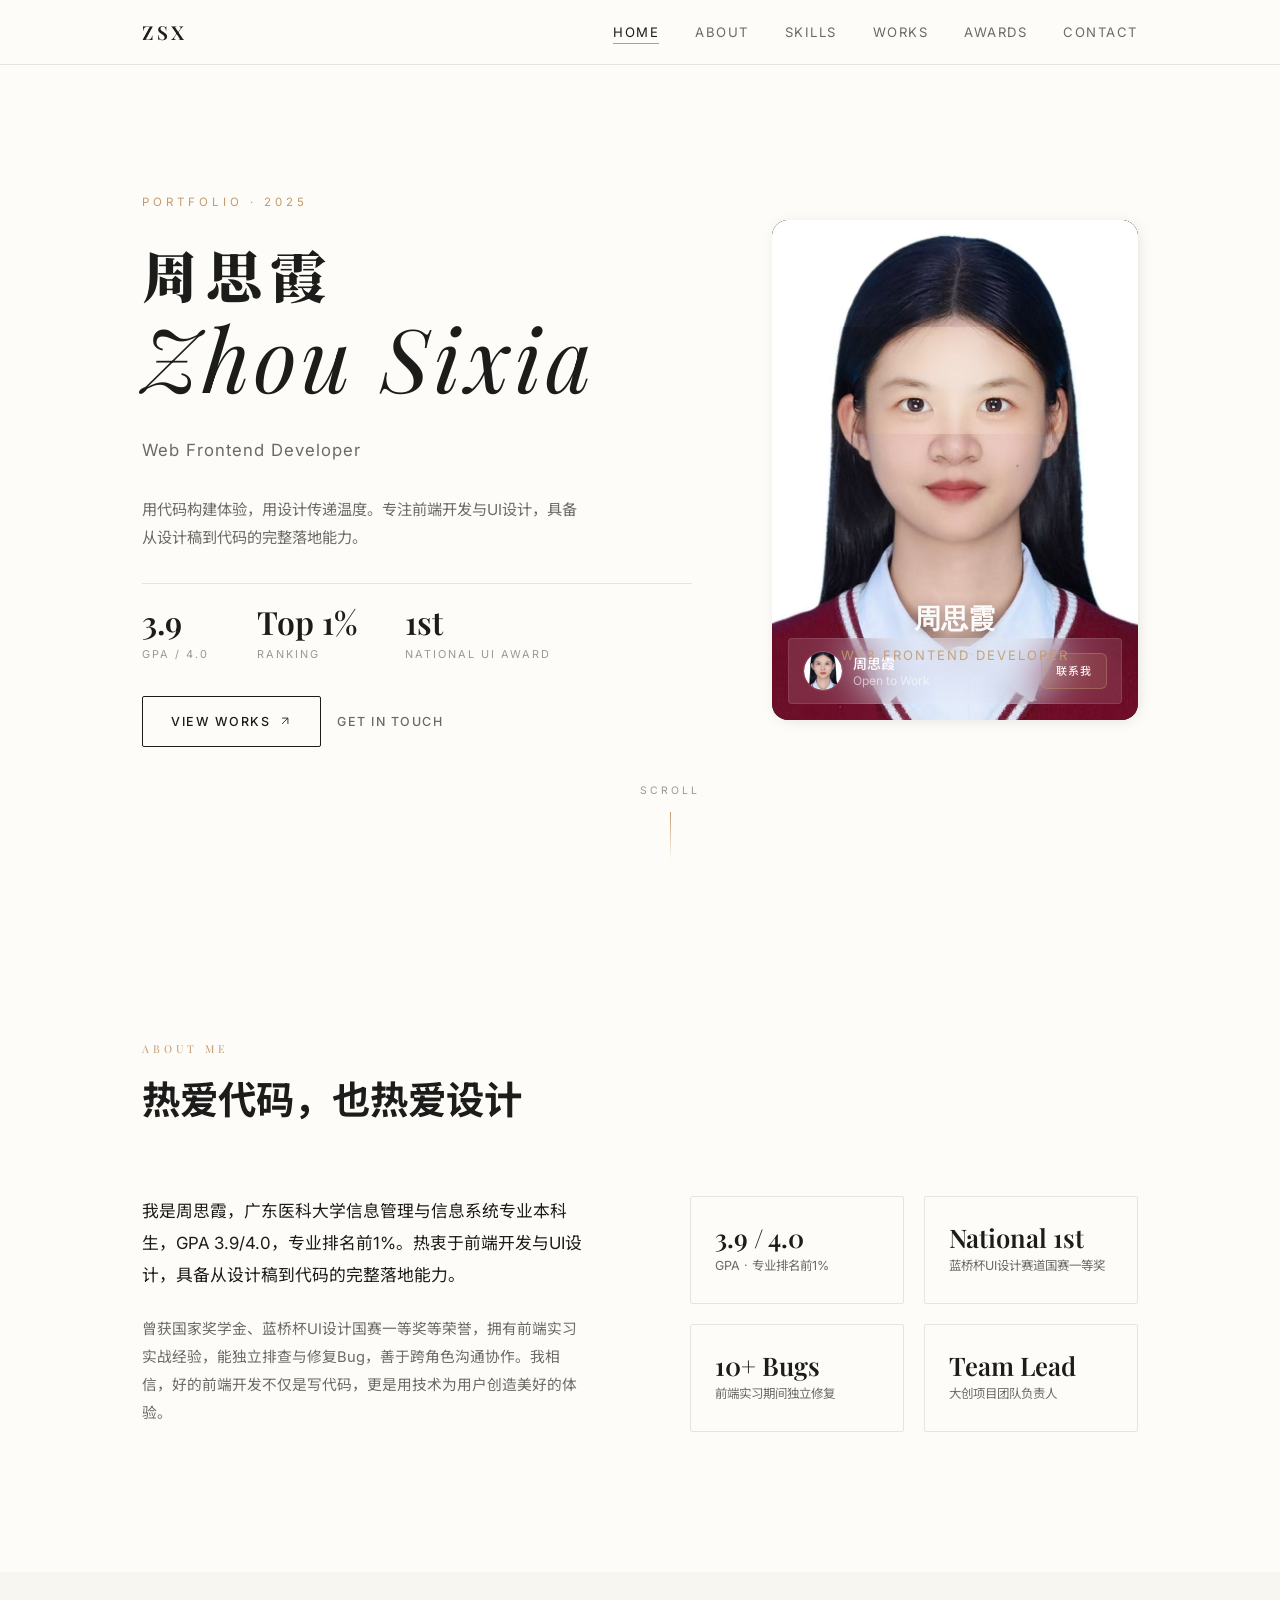
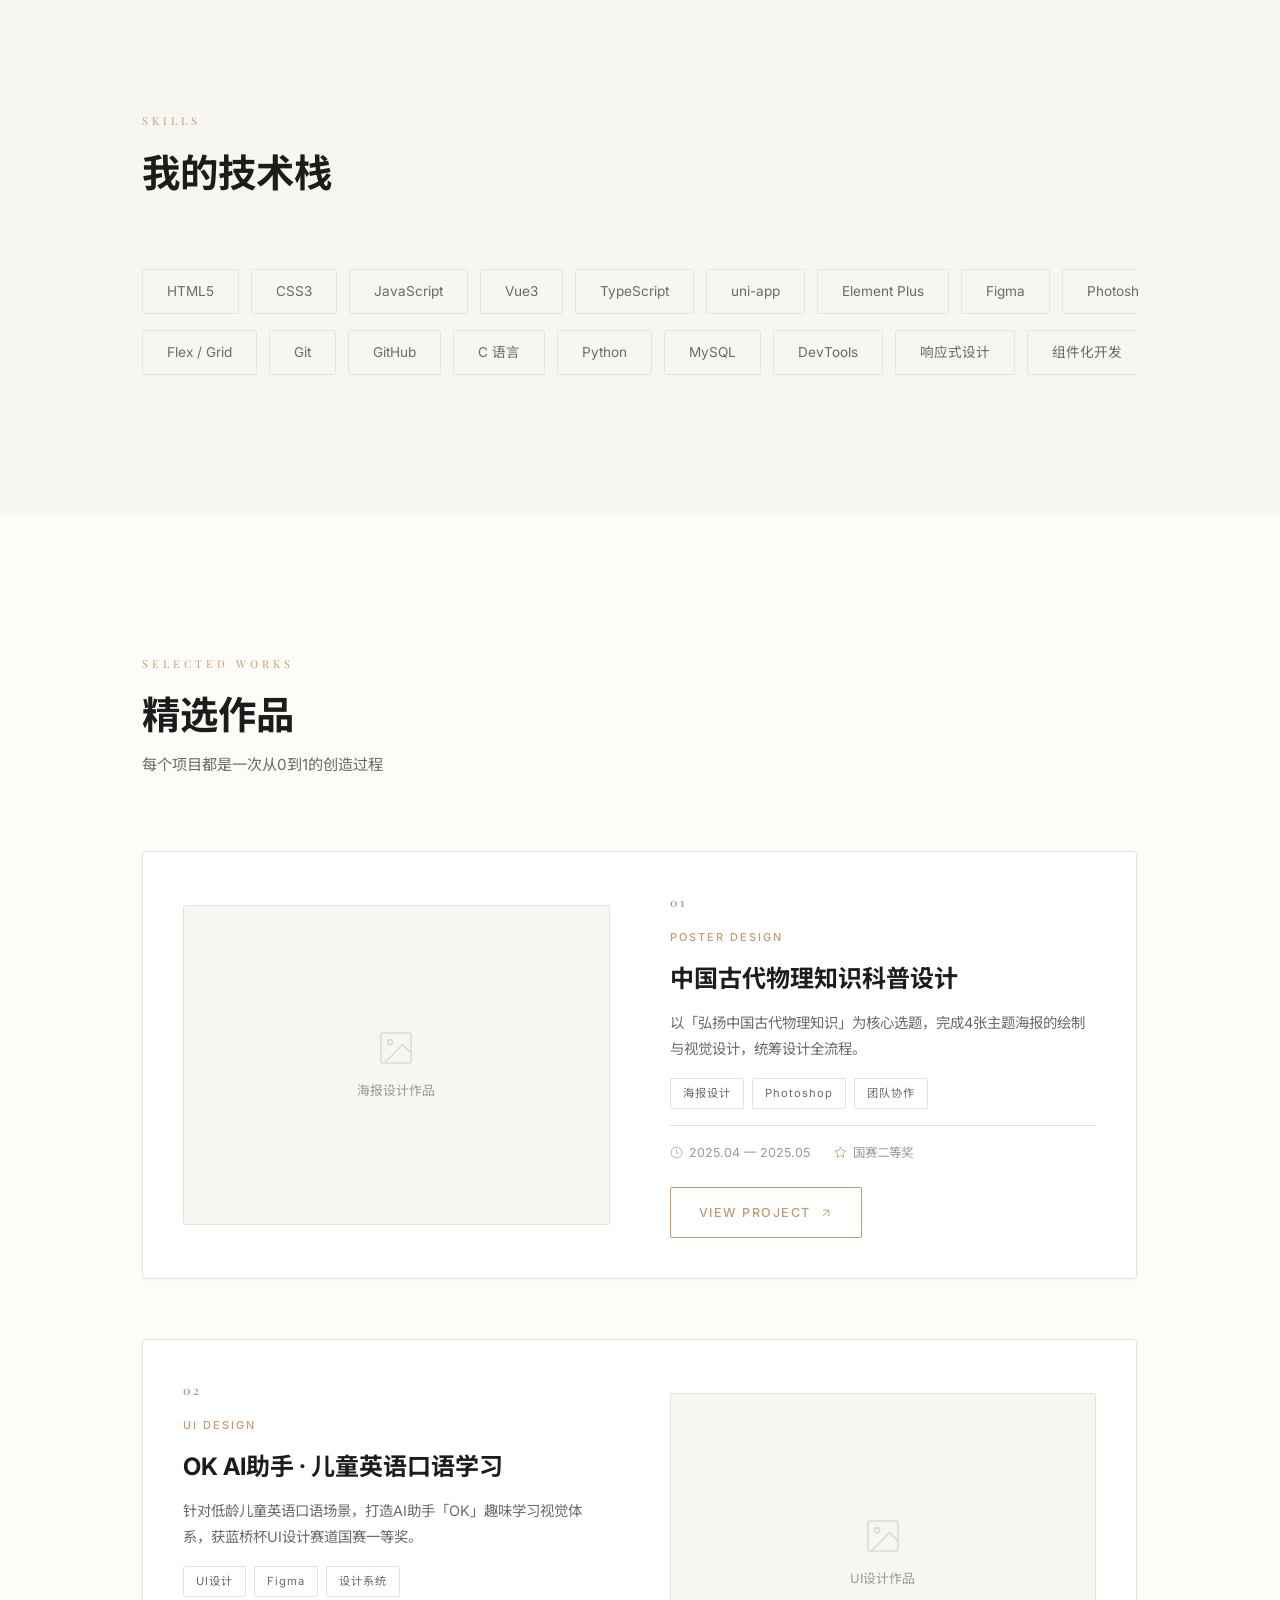
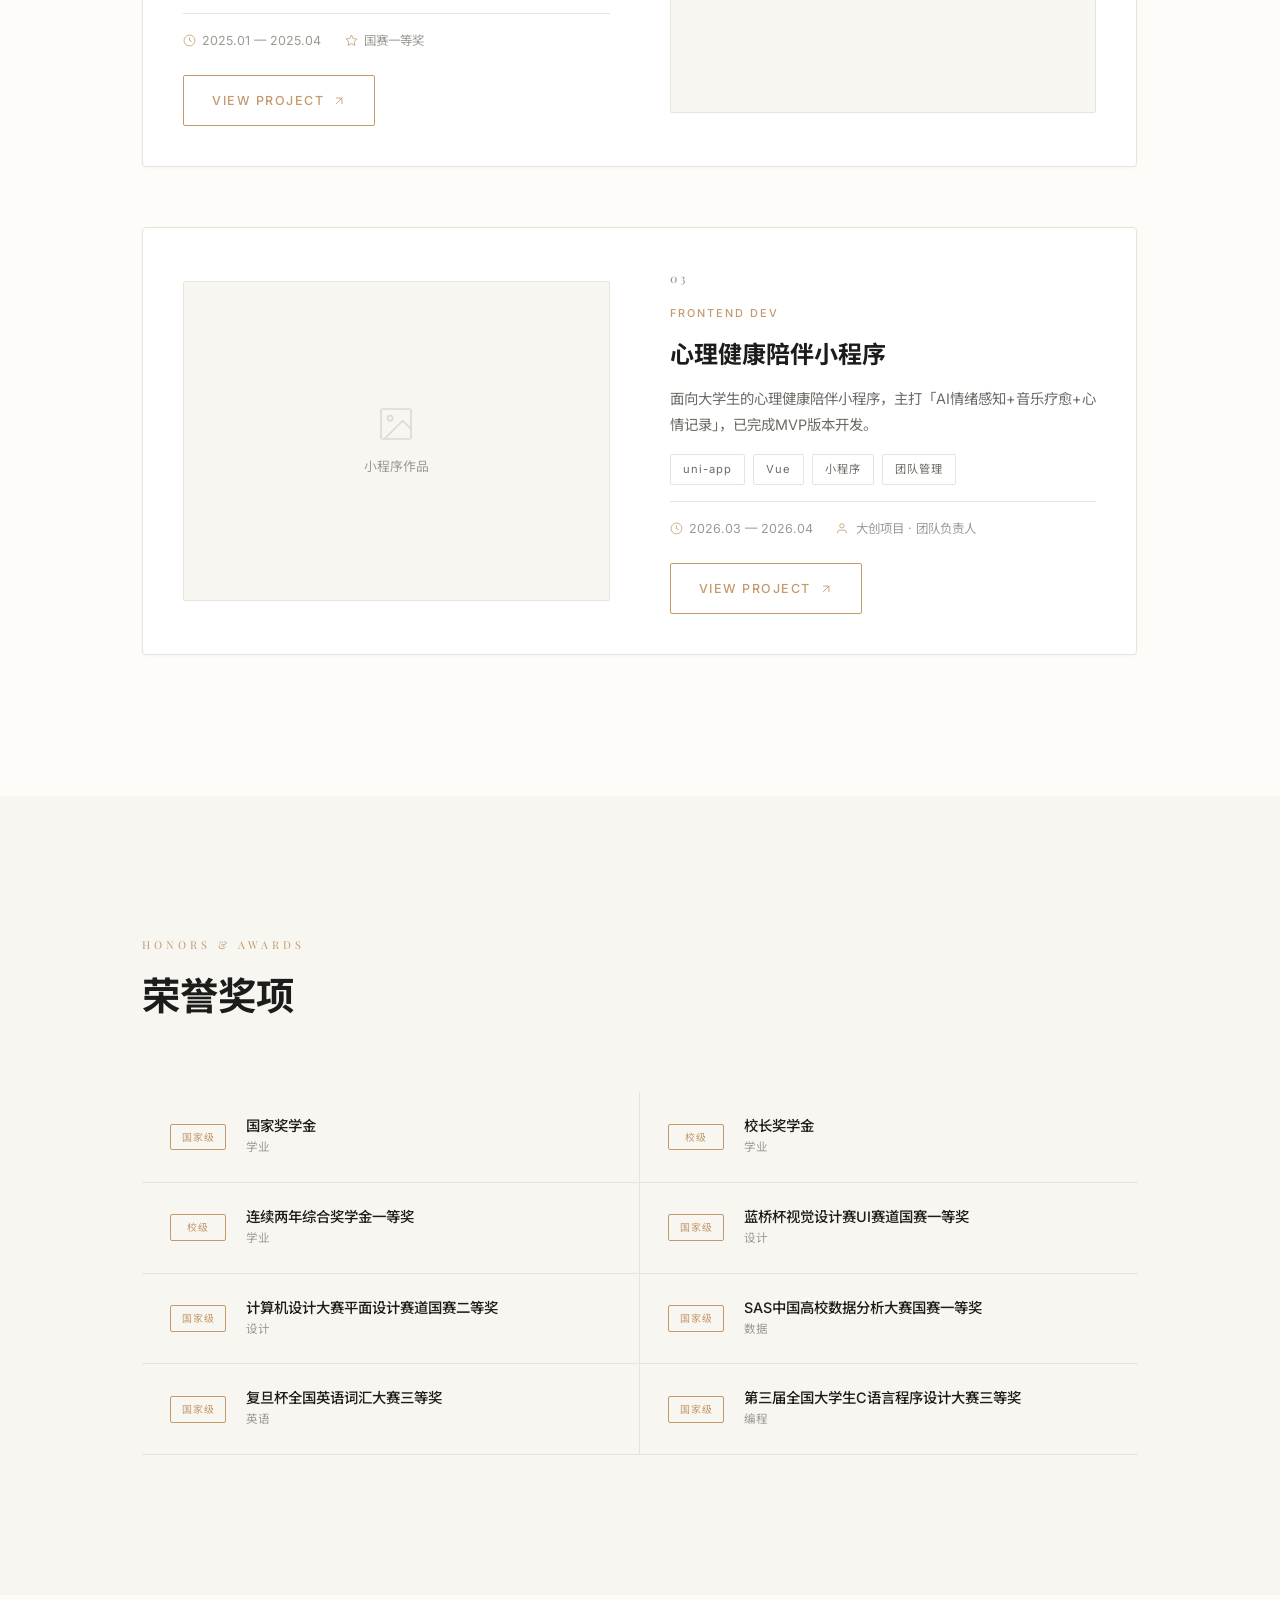
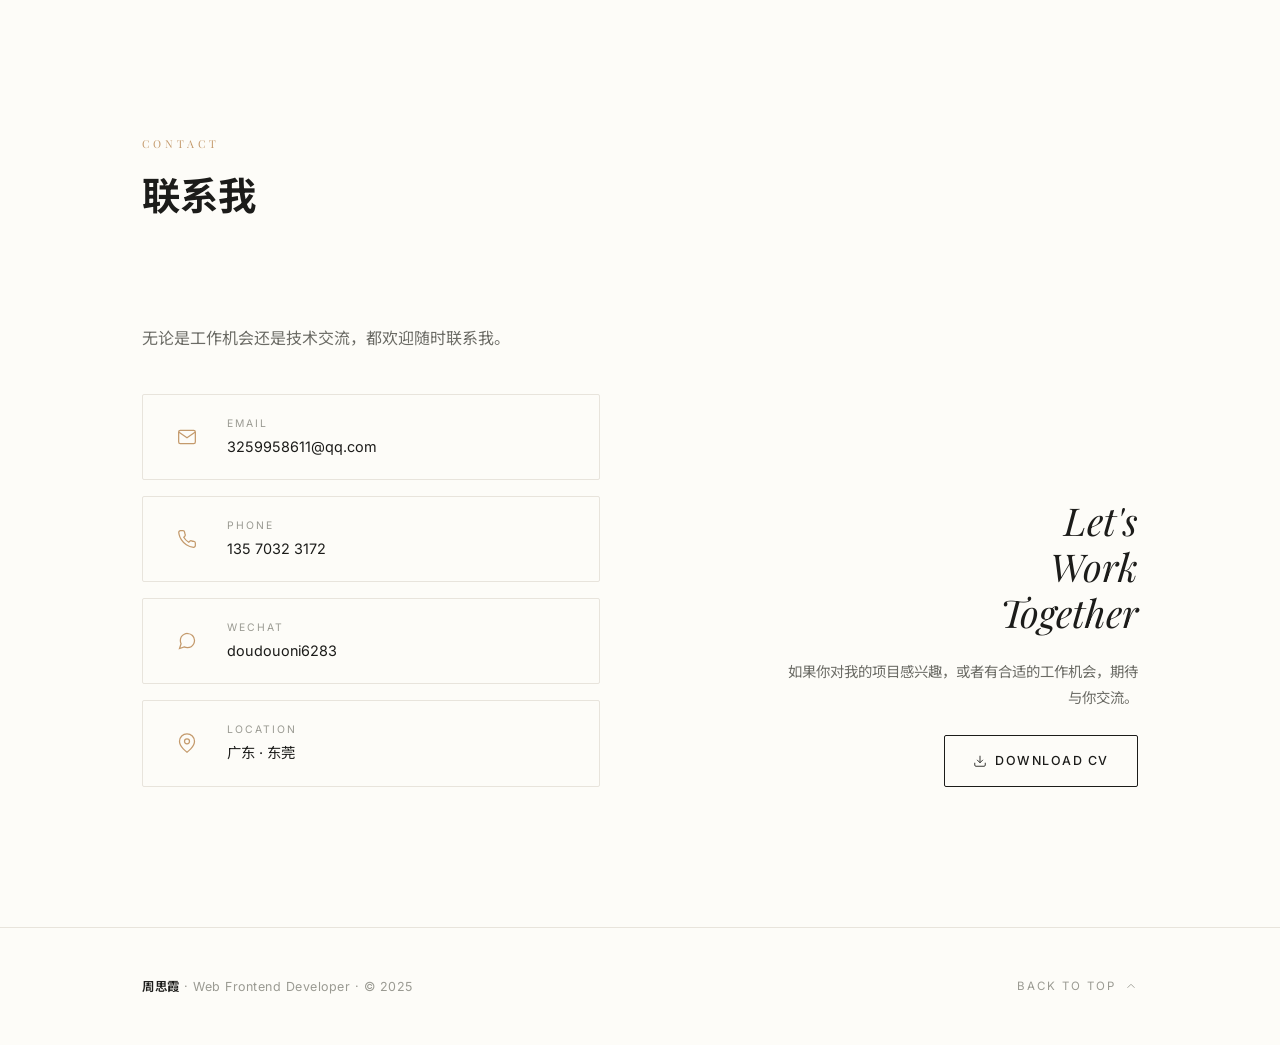
==== commit 8f26ad02: "[资源] 添加个人照片到 ProfileCard - 照片路径：assets/avatar/avatar.jpg - 更新 index.html 中的头像引用" ====
--- a/index.html
+++ b/index.html
@@ -86,9 +86,7 @@
                 <div class="pc-shine"></div>
                 <div class="pc-glare"></div>
                 <div class="pc-avatar-content">
-                  <!-- 替换为你的照片 URL -->
-                  <img class="pc-avatar" src="" alt="周思霞头像" loading="lazy"
-                    onerror="this.style.display='none'">
+                  <img class="pc-avatar" src="assets/avatar/avatar.jpg" alt="周思霞头像" loading="lazy">
                 </div>
                 <div class="pc-content-overlay">
                   <h3 class="pc-card-title">周思霞</h3>
@@ -97,8 +95,7 @@
                 <div class="pc-user-info">
                   <div class="pc-user-details">
                     <div class="pc-mini-avatar">
-                      <img src="" alt="头像" loading="lazy"
-                        onerror="this.style.opacity='0.3'">
+                      <img src="assets/avatar/avatar.jpg" alt="头像" loading="lazy">
                     </div>
                     <div class="pc-user-text">
                       <div class="pc-user-name">周思霞</div>
